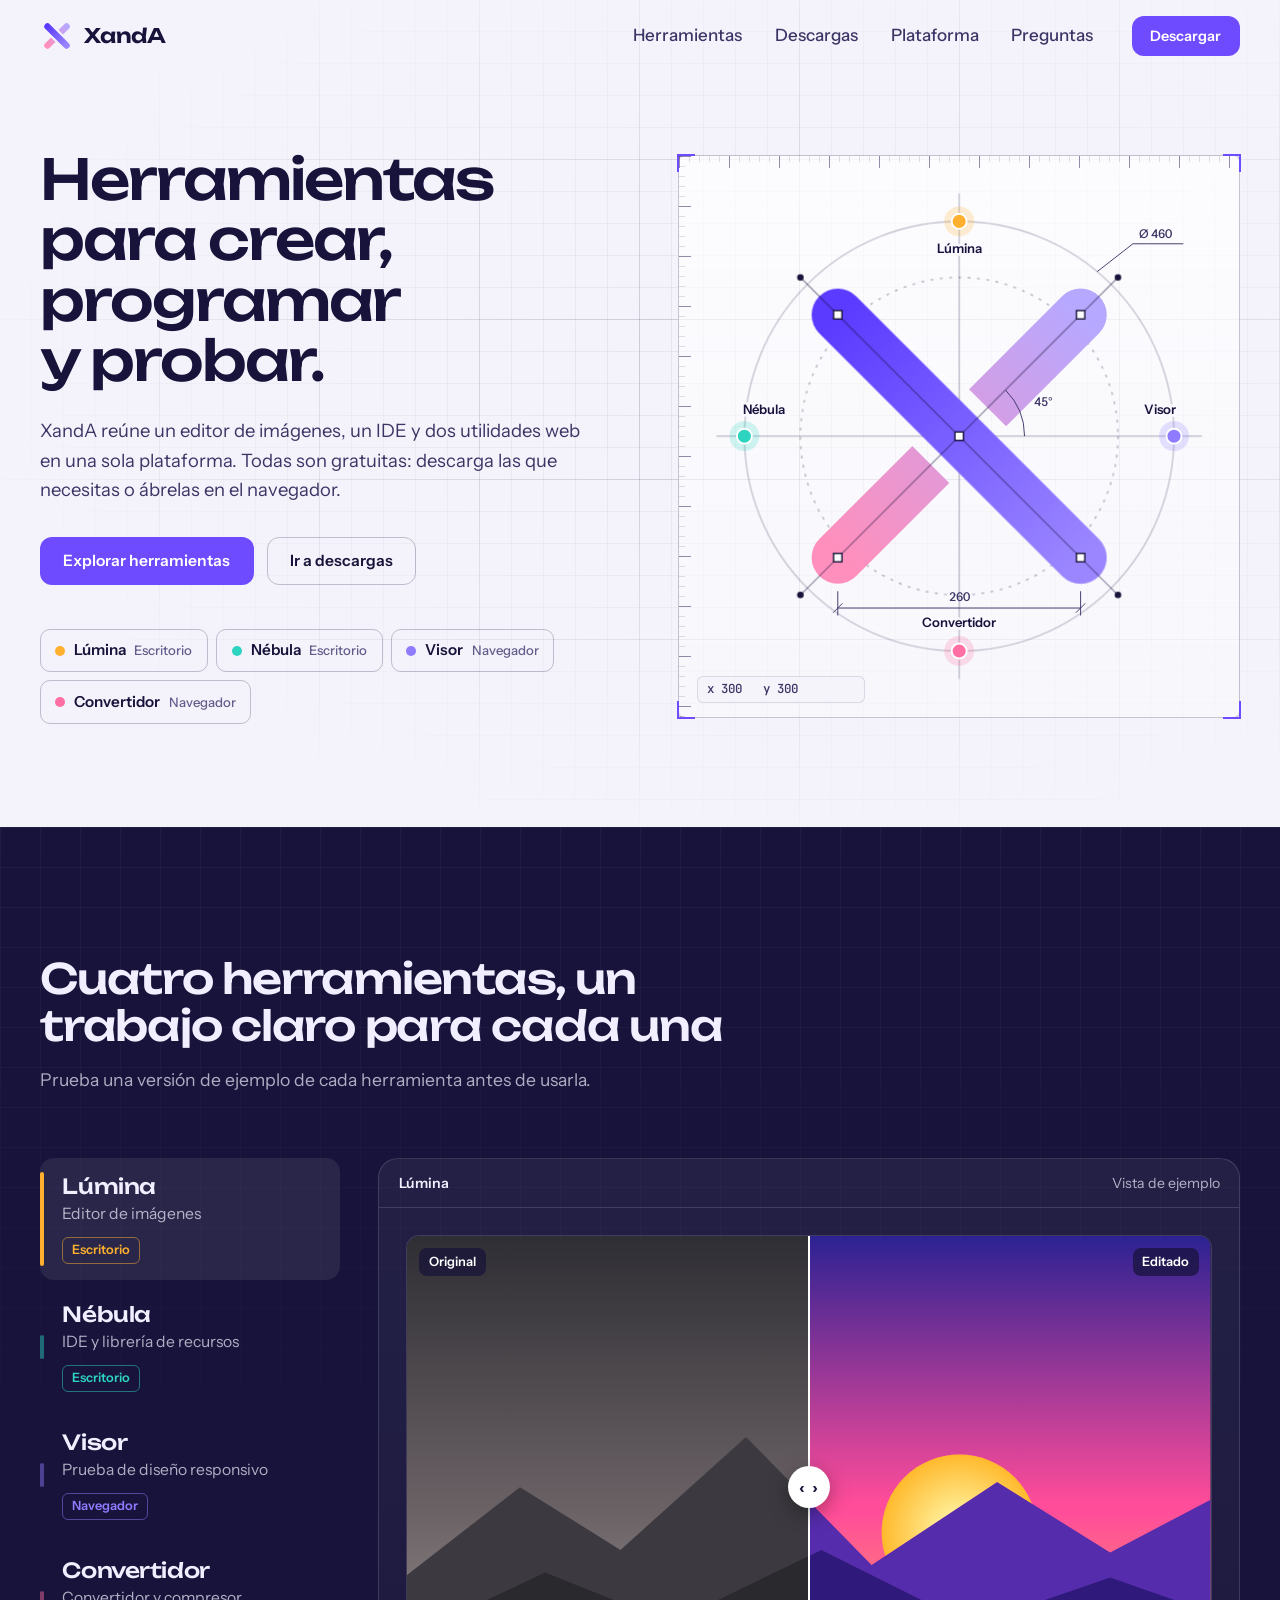
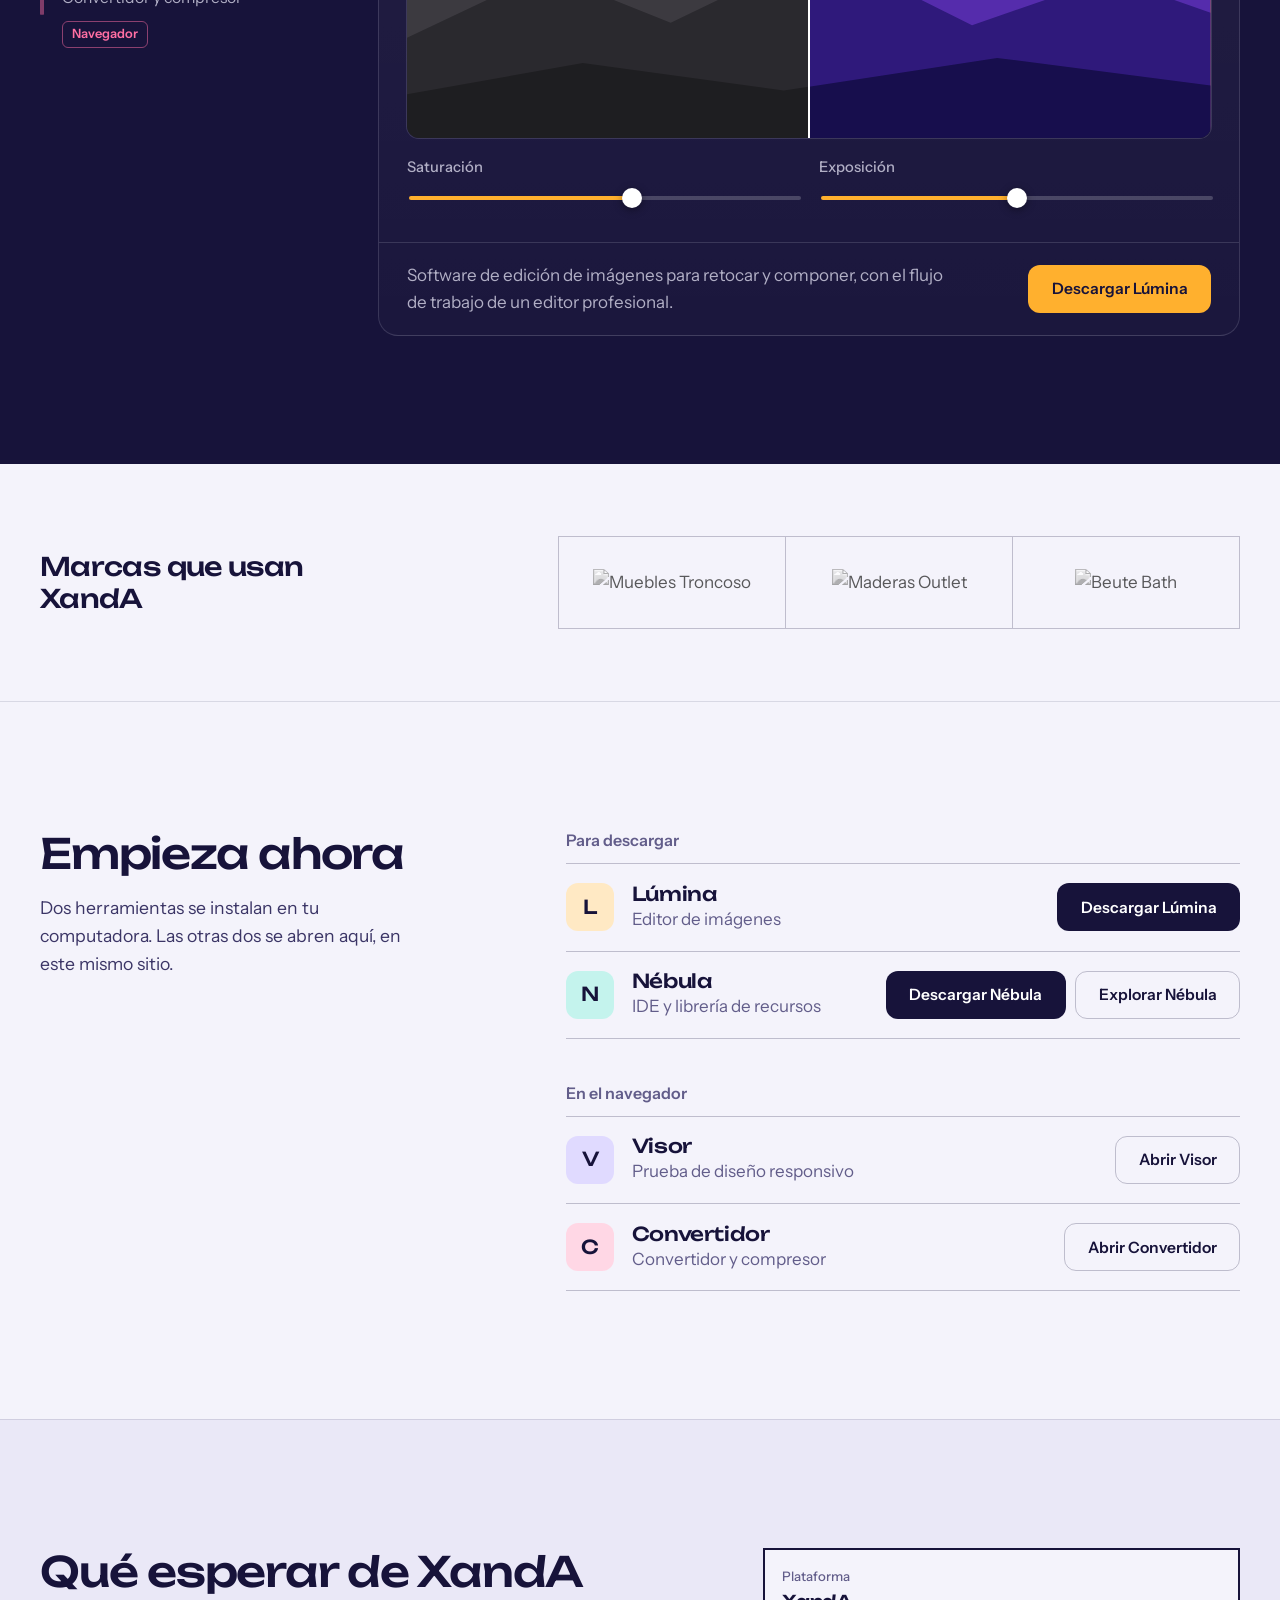
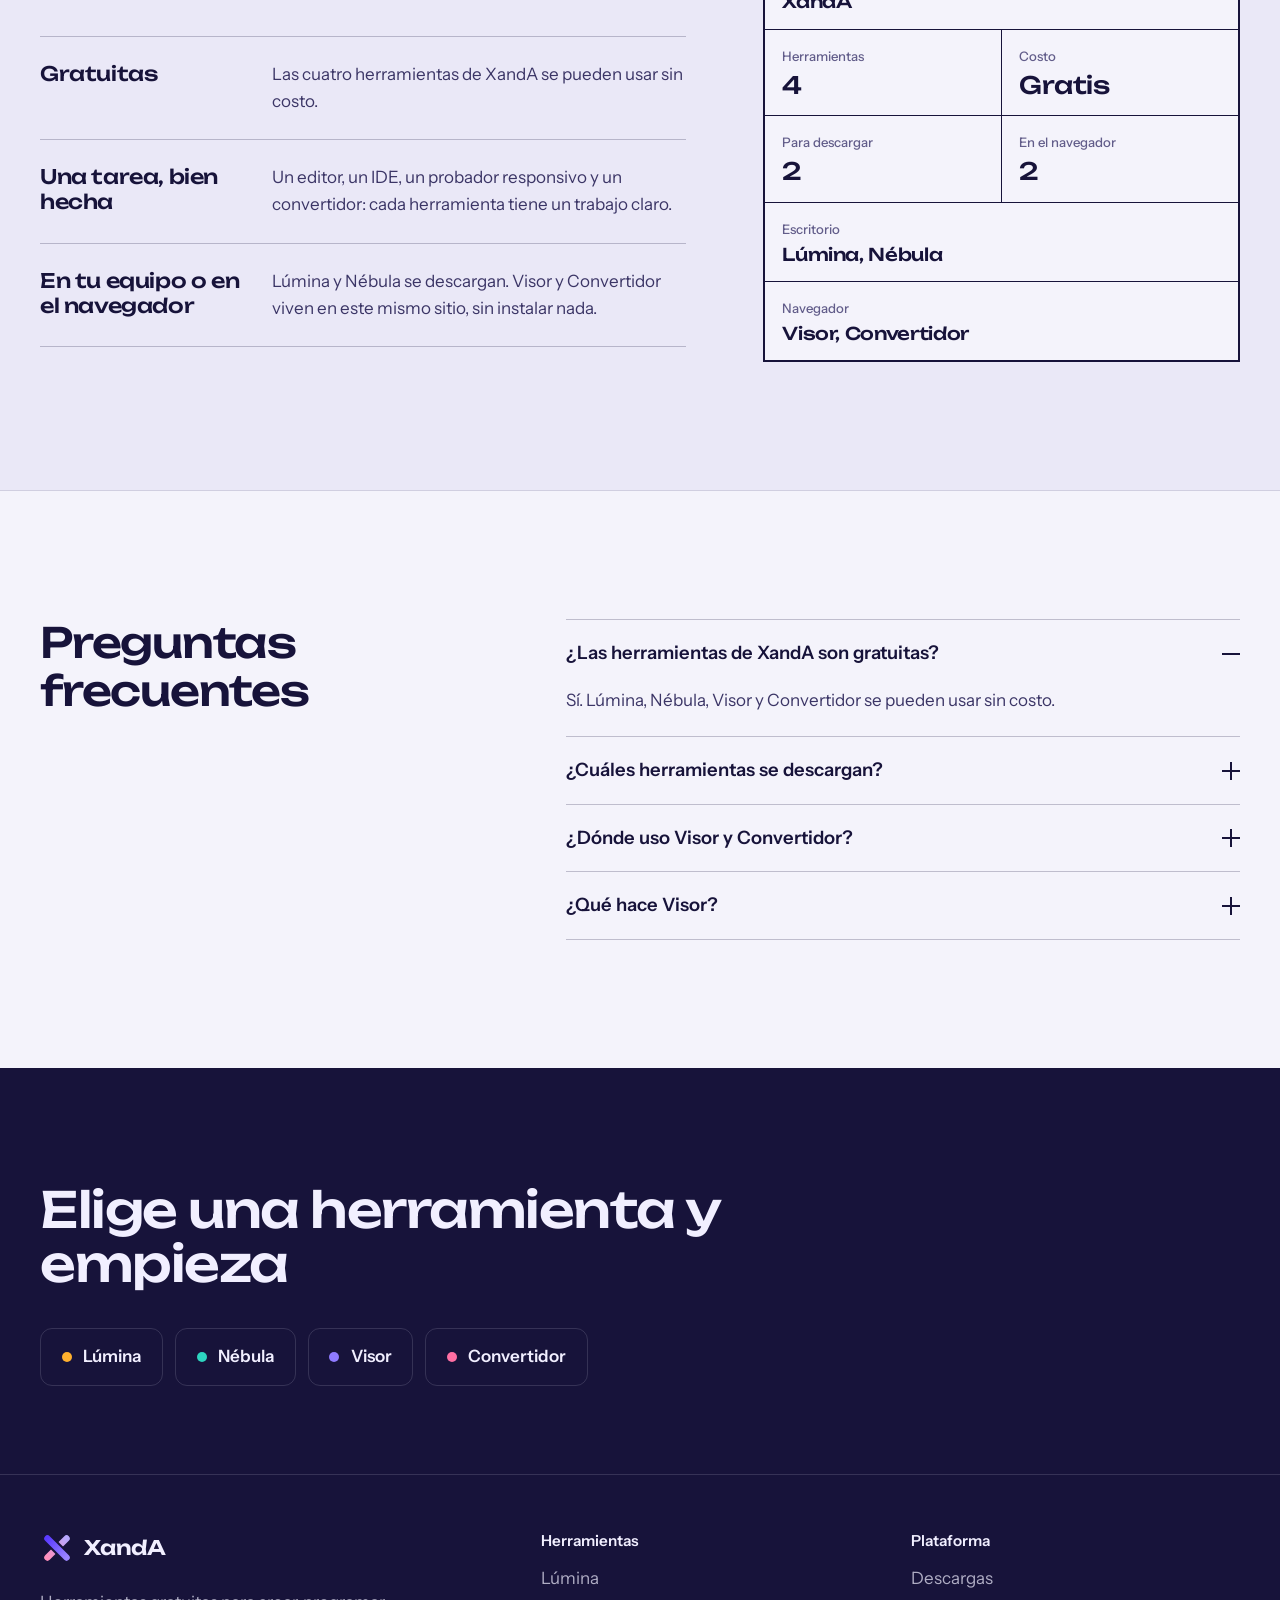
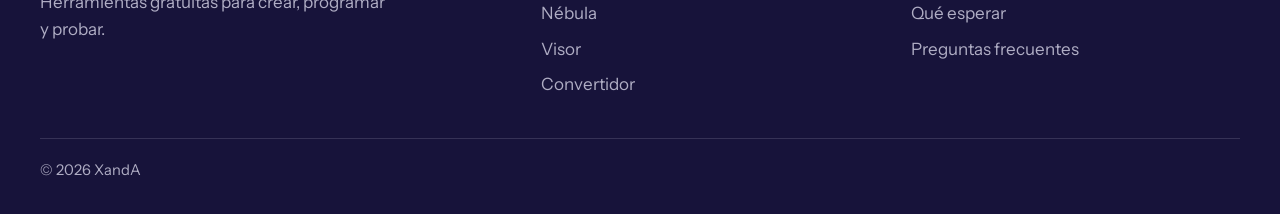
==== index.html @ 186e05f8 "Add files via upload" ====
<!DOCTYPE html>
<html lang="es">
<head>
  <meta charset="utf-8">
  <meta name="viewport" content="width=device-width, initial-scale=1">
  <title>XandA | Herramientas gratuitas para crear, programar y probar</title>
  <meta name="description" content="XandA reúne Lúmina, Nébula, Visor y Convertidor: herramientas gratuitas de edición, desarrollo y pruebas. Descárgalas o ábrelas en el navegador.">
  <meta name="theme-color" content="#17133A">
  <link rel="icon" type="image/svg+xml" href="src/assets/images/xanda-logo.svg">
  <link rel="preconnect" href="https://fonts.googleapis.com">
  <link rel="preconnect" href="https://fonts.gstatic.com" crossorigin>
  <link href="https://fonts.googleapis.com/css2?family=Instrument+Sans:wght@400;500;600&family=JetBrains+Mono:wght@400;500&family=Unbounded:wght@400;500;600&display=swap" rel="stylesheet">
  <script>document.documentElement.classList.add("js");</script>
  <link rel="stylesheet" href="src/assets/styles/index.css">
</head>
<body>

  <!-- Definiciones reutilizables: escena de ejemplo de Lúmina -->
  <svg width="0" height="0" style="position:absolute" aria-hidden="true" focusable="false">
    <defs>
      <linearGradient id="lmSky" x1="0" y1="0" x2="0" y2="1">
        <stop offset="0" stop-color="#2A2370"/>
        <stop offset=".55" stop-color="#D4568A"/>
        <stop offset="1" stop-color="#FFB86B"/>
      </linearGradient>
      <radialGradient id="lmSun">
        <stop offset="0" stop-color="#FFF3C4"/>
        <stop offset="1" stop-color="#FFB454"/>
      </radialGradient>
      <symbol id="lmScene" viewBox="0 0 640 400">
        <rect width="640" height="400" fill="url(#lmSky)"/>
        <circle cx="440" cy="236" r="62" fill="url(#lmSun)"/>
        <path d="M0 270L90 200L170 250L270 160L370 262L470 196L560 252L640 210V400H0Z" fill="#4B2F86"/>
        <path d="M0 320L110 268L210 308L330 250L450 310L560 272L640 300V400H0Z" fill="#2A1B5E"/>
        <path d="M0 365L140 340L300 362L470 336L640 358V400H0Z" fill="#150F3A"/>
      </symbol>
    </defs>
  </svg>

  <a class="skip" href="#contenido">Saltar al contenido</a>

  <header class="site-header" id="top">
    <div class="wrap header-inner">
      <a class="brand" href="#top" aria-label="XandA, inicio">
        <img src="src/assets/images/xanda-logo.svg" alt="" width="34" height="34">
        <span>XandA</span>
      </a>
      <nav class="nav" id="nav" aria-label="Principal">
        <a href="#taller">Herramientas</a>
        <a href="#descargas">Descargas</a>
        <a href="#principios">Plataforma</a>
        <a href="#preguntas">Preguntas</a>
      </nav>
      <a class="btn btn-sm btn-primary header-cta" href="#descargas">Descargar</a>
      <button class="menu-btn" id="menuBtn" type="button" aria-expanded="false" aria-controls="nav" aria-label="Abrir menú">
        <span></span><span></span>
      </button>
    </div>
  </header>

  <main id="contenido">

    <!-- ============ HERO ============ -->
    <section class="hero" aria-labelledby="hero-title">
      <div class="wrap hero-grid">
        <div class="hero-copy">
          <h1 class="hero-title" id="hero-title">
            <span class="line reveal-load" style="--d:.05s">Herramientas</span>
            <span class="line reveal-load" style="--d:.13s">para crear,</span>
            <span class="line reveal-load" style="--d:.21s">programar</span>
            <span class="line reveal-load" style="--d:.29s">y probar.</span>
          </h1>
          <p class="hero-lead reveal-load" style="--d:.45s">
            XandA reúne un editor de imágenes, un IDE y dos utilidades web en una sola plataforma. Todas son gratuitas: descarga las que necesitas o ábrelas en el navegador.
          </p>
          <div class="hero-actions reveal-load" style="--d:.55s">
            <a class="btn btn-primary" href="#taller">Explorar herramientas</a>
            <a class="btn btn-ghost" href="#descargas">Ir a descargas</a>
          </div>
          <ul class="hero-tools reveal-load" style="--d:.65s" aria-label="Herramientas de XandA">
            <li><a href="#taller" data-pick="lumina" style="--c:var(--lumina)"><i></i>Lúmina <small>Escritorio</small></a></li>
            <li><a href="#taller" data-pick="nebula" style="--c:var(--nebula)"><i></i>Nébula <small>Escritorio</small></a></li>
            <li><a href="#taller" data-pick="visor" style="--c:var(--visor)"><i></i>Visor <small>Navegador</small></a></li>
            <li><a href="#taller" data-pick="conv" style="--c:var(--conv)"><i></i>Convertidor <small>Navegador</small></a></li>
          </ul>
        </div>

        <figure class="hero-canvas" id="canvas">
          <span class="ruler ruler-x"></span>
          <span class="ruler ruler-y"></span>
          <span class="corner tl"></span><span class="corner tr"></span>
          <span class="corner bl"></span><span class="corner br"></span>

          <svg id="draft" viewBox="0 0 600 600" aria-hidden="true" focusable="false">
            <defs>
              <linearGradient id="gA" gradientUnits="userSpaceOnUse" x1="170" y1="170" x2="430" y2="430">
                <stop offset="0" stop-color="#5B3BFF"/>
                <stop offset="1" stop-color="#9B86FF"/>
              </linearGradient>
              <linearGradient id="gB" gradientUnits="userSpaceOnUse" x1="430" y1="170" x2="170" y2="430">
                <stop offset="0" stop-color="#B7A8FF"/>
                <stop offset="1" stop-color="#FF8FBC"/>
              </linearGradient>
              <mask id="gap" maskUnits="userSpaceOnUse" x="0" y="0" width="600" height="600">
                <rect width="600" height="600" fill="#fff"/>
                <path d="M170 170L430 430" stroke="#000" stroke-width="86"/>
              </mask>
            </defs>

            <!-- Geometría de construcción -->
            <g class="g-construct">
              <circle class="draw" style="--d:.1s;--t:1.2s" cx="300" cy="300" r="230" pathLength="1"/>
              <circle class="fade" style="--d:.8s" cx="300" cy="300" r="170" stroke-dasharray="3 7"/>
              <line class="draw" style="--d:.3s;--t:1s" x1="40" y1="300" x2="560" y2="300" pathLength="1"/>
              <line class="draw" style="--d:.4s;--t:1s" x1="300" y1="40" x2="300" y2="560" pathLength="1"/>
            </g>

            <!-- Marca X -->
            <g class="g-mark" fill="none" stroke-linecap="round">
              <path class="draw" style="--d:.9s;--t:1.1s" d="M170 170L430 430" stroke="url(#gA)" stroke-width="56" pathLength="1"/>
              <path class="draw" style="--d:1.25s;--t:1.1s" d="M430 170L170 430" stroke="url(#gB)" stroke-width="56" mask="url(#gap)" pathLength="1"/>
            </g>

            <!-- Trazado vectorial: líneas, manejadores y anclas -->
            <g class="g-edit fade" style="--d:2.2s">
              <path class="edit-line" d="M130 130L470 470M470 130L130 470"/>
              <circle class="handle" cx="130" cy="130" r="3.5"/>
              <circle class="handle" cx="470" cy="470" r="3.5"/>
              <circle class="handle" cx="470" cy="130" r="3.5"/>
              <circle class="handle" cx="130" cy="470" r="3.5"/>
              <rect class="anc" data-x="170" data-y="170" x="165.5" y="165.5" width="9" height="9"/>
              <rect class="anc" data-x="430" data-y="430" x="425.5" y="425.5" width="9" height="9"/>
              <rect class="anc" data-x="430" data-y="170" x="425.5" y="165.5" width="9" height="9"/>
              <rect class="anc" data-x="170" data-y="430" x="165.5" y="425.5" width="9" height="9"/>
              <rect class="anc" data-x="300" data-y="300" x="295.5" y="295.5" width="9" height="9"/>
            </g>

            <!-- Cotas -->
            <g class="g-dim fade" style="--d:2.5s">
              <path d="M170 466V492M430 466V492M170 484H430"/>
              <path d="M165 489L175 479M425 489L435 479"/>
              <text x="300" y="476" text-anchor="middle">260</text>
              <path d="M370 300A70 70 0 0 0 349.5 250.5"/>
              <text x="380" y="268">45°</text>
              <path d="M447.8 123.8L486 94H540"/>
              <text x="492" y="88">Ø 460</text>
            </g>

            <!-- Herramientas alrededor del círculo -->
            <g class="g-nodes">
              <g transform="translate(300 70)">
                <g class="node pop" data-pick="lumina" style="--c:var(--lumina);--d:2.9s">
                  <circle class="halo" r="16"/><circle class="dot" r="8"/>
                  <text x="0" y="34" text-anchor="middle">Lúmina</text>
                </g>
              </g>
              <g transform="translate(70 300)">
                <g class="node pop" data-pick="nebula" style="--c:var(--nebula);--d:3.05s">
                  <circle class="halo" r="16"/><circle class="dot" r="8"/>
                  <text x="-2" y="-24" text-anchor="start">Nébula</text>
                </g>
              </g>
              <g transform="translate(530 300)">
                <g class="node pop" data-pick="visor" style="--c:var(--visor);--d:3.2s">
                  <circle class="halo" r="16"/><circle class="dot" r="8"/>
                  <text x="2" y="-24" text-anchor="end">Visor</text>
                </g>
              </g>
              <g transform="translate(300 530)">
                <g class="node pop" data-pick="conv" style="--c:var(--conv);--d:3.35s">
                  <circle class="halo" r="16"/><circle class="dot" r="8"/>
                  <text x="0" y="-26" text-anchor="middle">Convertidor</text>
                </g>
              </g>
            </g>

            <!-- Retícula que sigue al cursor -->
            <g class="cross" id="cross" pointer-events="none">
              <line id="cx" x1="0" y1="300" x2="600" y2="300"/>
              <line id="cy" x1="300" y1="0" x2="300" y2="600"/>
              <rect id="csq" x="293" y="293" width="14" height="14" rx="2"/>
            </g>
          </svg>

          <div class="readout" id="readout">x 300   y 300</div>
        </figure>
      </div>
    </section>

    <!-- ============ TALLER ============ -->
    <section class="taller" id="taller" aria-labelledby="taller-title">
      <div class="wrap">
        <div class="sec-head">
          <h2 id="taller-title">Cuatro herramientas, un trabajo claro para cada una</h2>
          <p>Prueba una versión de ejemplo de cada herramienta antes de usarla.</p>
        </div>

        <div class="bench">
          <div class="rail" role="tablist" aria-label="Herramientas de XandA">
            <button type="button" role="tab" id="tab-lumina" aria-controls="panel-lumina" aria-selected="true" data-tool="lumina" style="--c:var(--lumina)">
              <span class="rail-name">Lúmina</span>
              <span class="rail-sub">Editor de imágenes</span>
              <span class="rail-tag">Escritorio</span>
            </button>
            <button type="button" role="tab" id="tab-nebula" aria-controls="panel-nebula" aria-selected="false" tabindex="-1" data-tool="nebula" style="--c:var(--nebula)">
              <span class="rail-name">Nébula</span>
              <span class="rail-sub">IDE y librería de recursos</span>
              <span class="rail-tag">Escritorio</span>
            </button>
            <button type="button" role="tab" id="tab-visor" aria-controls="panel-visor" aria-selected="false" tabindex="-1" data-tool="visor" style="--c:var(--visor)">
              <span class="rail-name">Visor</span>
              <span class="rail-sub">Prueba de diseño responsivo</span>
              <span class="rail-tag">Navegador</span>
            </button>
            <button type="button" role="tab" id="tab-conv" aria-controls="panel-conv" aria-selected="false" tabindex="-1" data-tool="conv" style="--c:var(--conv)">
              <span class="rail-name">Convertidor</span>
              <span class="rail-sub">Convertidor y compresor</span>
              <span class="rail-tag">Navegador</span>
            </button>
          </div>

          <div class="stage">
            <div class="stage-bar">
              <strong id="stageTitle">Lúmina</strong>
              <span>Vista de ejemplo</span>
            </div>

            <!-- Lúmina -->
            <div class="panel is-on" role="tabpanel" id="panel-lumina" aria-labelledby="tab-lumina" style="--c:var(--lumina)">
              <div class="demo demo-lumina">
                <div class="lm-canvas" id="lmCanvas" style="--split:50%">
                  <svg class="lm-layer lm-base" viewBox="0 0 640 400" preserveAspectRatio="xMidYMid slice" aria-hidden="true"><use href="#lmScene" width="640" height="400"/></svg>
                  <svg class="lm-layer lm-edit" viewBox="0 0 640 400" preserveAspectRatio="xMidYMid slice" aria-hidden="true"><use href="#lmScene" width="640" height="400"/></svg>
                  <span class="lm-tag lm-tag-a">Original</span>
                  <span class="lm-tag lm-tag-b">Editado</span>
                  <div class="lm-handle" id="lmHandle" role="slider" tabindex="0" aria-label="Comparar original y editado" aria-valuemin="0" aria-valuemax="100" aria-valuenow="50"><span></span></div>
                </div>
                <div class="lm-controls">
                  <label>Saturación<input type="range" id="lmSat" min="60" max="200" value="140"></label>
                  <label>Exposición<input type="range" id="lmBri" min="70" max="140" value="105"></label>
                </div>
              </div>
              <div class="panel-foot">
                <p>Software de edición de imágenes para retocar y componer, con el flujo de trabajo de un editor profesional.</p>
                <a class="btn btn-tool" href="#" data-download="lumina">Descargar Lúmina</a>
              </div>
            </div>

            <!-- Nébula -->
            <div class="panel" role="tabpanel" id="panel-nebula" aria-labelledby="tab-nebula" style="--c:var(--nebula)">
              <div class="demo demo-nebula">
                <div class="nb-side">
                  <p class="nb-h">proyecto</p>
                  <ul>
                    <li class="is-on">app.js</li>
                    <li>index.html</li>
                    <li>estilos.css</li>
                  </ul>
                  <p class="nb-h">Librería de recursos</p>
                  <div class="nb-skel" aria-hidden="true"><i></i><i></i><i></i></div>
                </div>
                <div class="nb-main">
                  <div class="nb-tabs">app.js</div>
                  <pre class="nb-code" aria-label="Código de ejemplo"><code><span class="code-line"><span class="t"><span class="k">function</span> <span class="f">saludar</span>(<span class="p">nombre</span>) {</span></span>
<span class="code-line"><span class="t">  <span class="k">return</span> <span class="s">`Hola, ${nombre}`</span>;</span></span>
<span class="code-line"><span class="t">}</span></span>
<span class="code-line"><span class="t"> </span></span>
<span class="code-line"><span class="t">console.<span class="f">log</span>(<span class="f">saludar</span>(<span class="s">"XandA"</span>));</span></span></code></pre>
                  <div class="nb-term">
                    <button class="nb-run" id="nbRun" type="button">Ejecutar</button>
                    <output id="nbOut" aria-live="polite">Presiona Ejecutar para ver el resultado.</output>
                  </div>
                </div>
              </div>
              <div class="panel-foot">
                <p>Un entorno de desarrollo para escribir código, con una librería de recursos a la mano para tus proyectos.</p>
                <div class="foot-actions">
                  <a class="btn btn-tool" href="#" data-download="nebula">Descargar Nébula</a>
                  <a class="btn btn-outline-tool" href="https://nebulaide.github.io/" target="_blank" rel="noopener">Explorar Nébula</a>
                </div>
              </div>
            </div>

            <!-- Visor -->
            <div class="panel" role="tabpanel" id="panel-visor" aria-labelledby="tab-visor" style="--c:var(--visor)">
              <div class="demo demo-visor">
                <div class="vs-bar">
                  <div class="vs-presets" role="group" aria-label="Dispositivos">
                    <button type="button" data-w="375">Móvil</button>
                    <button type="button" data-w="768">Tablet</button>
                    <button type="button" data-w="1280">Laptop</button>
                    <button type="button" data-w="1440">Escritorio</button>
                  </div>
                  <output id="vsOut" for="vsRange">820 px</output>
                </div>
                <div class="vs-view">
                  <div class="vs-frame" id="vsFrame" data-bp="tablet">
                    <div class="mp">
                      <div class="mp-nav"><b></b><span></span><span></span><span></span><em class="mp-burger"></em></div>
                      <div class="mp-hero"><i></i><i></i><u></u></div>
                      <div class="mp-grid"><div></div><div></div><div></div><div></div><div></div><div></div></div>
                    </div>
                  </div>
                </div>
                <label class="vs-range">Ancho de pantalla<input type="range" id="vsRange" min="320" max="1440" value="820"></label>
              </div>
              <div class="panel-foot">
                <p>Carga una página y mira cómo se ve en distintos dispositivos antes de publicarla.</p>
                <a class="btn btn-tool" href="src/pages/visor.html">Abrir Visor</a>
              </div>
            </div>

            <!-- Convertidor -->
            <div class="panel" role="tabpanel" id="panel-conv" aria-labelledby="tab-conv" style="--c:var(--conv)">
              <div class="demo demo-conv">
                <div class="cv-file">
                  <div class="cv-thumb" aria-hidden="true"></div>
                  <div><strong>foto-producto.png</strong><span>4.2 MB</span></div>
                </div>
                <div class="cv-row">
                  <span class="cv-label">Formato de salida</span>
                  <div class="cv-seg" role="group" aria-label="Formato de salida">
                    <button type="button" data-fmt="webp" aria-pressed="true">WebP</button>
                    <button type="button" data-fmt="jpg" aria-pressed="false">JPG</button>
                    <button type="button" data-fmt="png" aria-pressed="false">PNG</button>
                  </div>
                </div>
                <div class="cv-row">
                  <label class="cv-label" for="cvQ">Calidad: <output id="cvQo">75</output></label>
                  <input type="range" id="cvQ" min="10" max="100" value="75">
                </div>
                <div class="cv-result">
                  <div class="bar bar-a"><span>Original</span><b>4.2 MB</b></div>
                  <div class="bar bar-b" id="cvBar"><span>Resultado</span><b id="cvSize">900 KB</b></div>
                  <p id="cvSave" aria-live="polite">79 % menos de peso</p>
                </div>
              </div>
              <div class="panel-foot">
                <p>Cambia el formato de tus archivos y reduce su peso desde el navegador. Los valores de esta vista son simulados.</p>
                <a class="btn btn-tool" href="src/pages/convertidor.html">Abrir Convertidor</a>
              </div>
            </div>
          </div>
        </div>
      </div>
    </section>

    <!-- ============ MARCAS ============ -->
    <section class="brands" id="marcas" aria-labelledby="brands-title">
      <div class="wrap brands-grid">
        <h2 id="brands-title">Marcas que usan XandA</h2>
        <ul class="brand-list" id="brandList" aria-label="Marcas que usan los servicios de XandA"></ul>
      </div>
    </section>

    <!-- ============ DESCARGAS ============ -->
    <section class="start" id="descargas" aria-labelledby="start-title">
      <div class="wrap start-grid">
        <div class="start-head">
          <h2 id="start-title">Empieza ahora</h2>
          <p>Dos herramientas se instalan en tu computadora. Las otras dos se abren aquí, en este mismo sitio.</p>
        </div>
        <div class="start-lists">
          <h3>Para descargar</h3>
          <ul class="rows">
            <li class="row" style="--c:var(--lumina)">
              <div class="row-mark" aria-hidden="true">L</div>
              <div class="row-text"><strong>Lúmina</strong><span>Editor de imágenes</span></div>
              <a class="btn btn-dark" href="#" data-download="lumina">Descargar Lúmina</a>
            </li>
            <li class="row" style="--c:var(--nebula)">
              <div class="row-mark" aria-hidden="true">N</div>
              <div class="row-text"><strong>Nébula</strong><span>IDE y librería de recursos</span></div>
              <div class="row-actions">
                <a class="btn btn-dark" href="#" data-download="nebula">Descargar Nébula</a>
                <a class="btn btn-ghost" href="https://nebulaide.github.io/" target="_blank" rel="noopener">Explorar Nébula</a>
              </div>
            </li>
          </ul>
          <h3>En el navegador</h3>
          <ul class="rows">
            <li class="row" style="--c:var(--visor)">
              <div class="row-mark" aria-hidden="true">V</div>
              <div class="row-text"><strong>Visor</strong><span>Prueba de diseño responsivo</span></div>
              <a class="btn btn-ghost" href="src/pages/visor.html">Abrir Visor</a>
            </li>
            <li class="row" style="--c:var(--conv)">
              <div class="row-mark" aria-hidden="true">C</div>
              <div class="row-text"><strong>Convertidor</strong><span>Convertidor y compresor</span></div>
              <a class="btn btn-ghost" href="src/pages/convertidor.html">Abrir Convertidor</a>
            </li>
          </ul>
        </div>
      </div>
    </section>

    <!-- ============ PLATAFORMA ============ -->
    <section class="principles" id="principios" aria-labelledby="pr-title">
      <div class="wrap pr-grid">
        <div class="pr-text">
          <h2 id="pr-title">Qué esperar de XandA</h2>
          <dl class="pr-list">
            <div>
              <dt>Gratuitas</dt>
              <dd>Las cuatro herramientas de XandA se pueden usar sin costo.</dd>
            </div>
            <div>
              <dt>Una tarea, bien hecha</dt>
              <dd>Un editor, un IDE, un probador responsivo y un convertidor: cada herramienta tiene un trabajo claro.</dd>
            </div>
            <div>
              <dt>En tu equipo o en el navegador</dt>
              <dd>Lúmina y Nébula se descargan. Visor y Convertidor viven en este mismo sitio, sin instalar nada.</dd>
            </div>
          </dl>
        </div>
        <aside class="titleblock" aria-label="Ficha de la plataforma">
          <div class="tb tb-wide"><span>Plataforma</span><strong>XandA</strong></div>
          <div class="tb"><span>Herramientas</span><strong>4</strong></div>
          <div class="tb"><span>Costo</span><strong>Gratis</strong></div>
          <div class="tb"><span>Para descargar</span><strong>2</strong></div>
          <div class="tb"><span>En el navegador</span><strong>2</strong></div>
          <div class="tb tb-wide"><span>Escritorio</span><strong>Lúmina, Nébula</strong></div>
          <div class="tb tb-wide"><span>Navegador</span><strong>Visor, Convertidor</strong></div>
        </aside>
      </div>
    </section>

    <!-- ============ PREGUNTAS ============ -->
    <section class="faq" id="preguntas" aria-labelledby="faq-title">
      <div class="wrap faq-grid">
        <div class="faq-head">
          <h2 id="faq-title">Preguntas frecuentes</h2>
        </div>
        <div class="faq-list">
          <details name="faq" open>
            <summary>¿Las herramientas de XandA son gratuitas?</summary>
            <p class="faq-body">Sí. Lúmina, Nébula, Visor y Convertidor se pueden usar sin costo.</p>
          </details>
          <details name="faq">
            <summary>¿Cuáles herramientas se descargan?</summary>
            <p class="faq-body">Lúmina y Nébula se descargan e instalan en tu computadora. Visor y Convertidor no necesitan instalación.</p>
          </details>
          <details name="faq">
            <summary>¿Dónde uso Visor y Convertidor?</summary>
            <p class="faq-body">Se abren dentro de este mismo sitio, desde cualquier navegador. No te llevan a otro dominio.</p>
          </details>
          <details name="faq">
            <summary>¿Qué hace Visor?</summary>
            <p class="faq-body">Te deja cargar una página y verla en marcos de distintos dispositivos para comprobar que el diseño responde bien.</p>
          </details>
        </div>
      </div>
    </section>

    <!-- ============ CIERRE ============ -->
    <section class="closing" aria-labelledby="closing-title">
      <div class="wrap">
        <h2 id="closing-title">Elige una herramienta y empieza</h2>
        <div class="closing-tools">
          <a href="#taller" data-pick="lumina" style="--c:var(--lumina)"><i></i>Lúmina</a>
          <a href="#taller" data-pick="nebula" style="--c:var(--nebula)"><i></i>Nébula</a>
          <a href="#taller" data-pick="visor" style="--c:var(--visor)"><i></i>Visor</a>
          <a href="#taller" data-pick="conv" style="--c:var(--conv)"><i></i>Convertidor</a>
        </div>
      </div>
    </section>
  </main>

  <footer class="footer">
    <div class="wrap footer-grid">
      <div class="footer-brand">
        <a class="brand" href="#top" aria-label="XandA, volver arriba">
          <img src="src/assets/images/xanda-logo.svg" alt="" width="34" height="34">
          <span>XandA</span>
        </a>
        <p>Herramientas gratuitas para crear, programar y probar.</p>
      </div>
      <nav aria-label="Herramientas">
        <h3>Herramientas</h3>
        <ul>
          <li><a href="#taller" data-pick="lumina">Lúmina</a></li>
          <li><a href="#taller" data-pick="nebula">Nébula</a></li>
          <li><a href="src/pages/visor.html">Visor</a></li>
          <li><a href="src/pages/convertidor.html">Convertidor</a></li>
        </ul>
      </nav>
      <nav aria-label="Plataforma">
        <h3>Plataforma</h3>
        <ul>
          <li><a href="#descargas">Descargas</a></li>
          <li><a href="#principios">Qué esperar</a></li>
          <li><a href="#preguntas">Preguntas frecuentes</a></li>
        </ul>
      </nav>
    </div>
    <div class="wrap footer-base">
      <p>© <span id="year">2026</span> XandA</p>
    </div>
  </footer>

  <div class="toast" id="toast" role="status" aria-live="polite"></div>

  <script src="src/assets/scripts/index.js" defer></script>
</body>
</html>
---- src/assets/styles/index.css ----
/* =========================================================
   XandA — index.css
   Dirección: papel de dibujo técnico + taller oscuro.
   ========================================================= */

:root {
  --paper: #F4F3FB;
  --paper-2: #EAE8F7;
  --ink: #17133A;
  --ink-2: #3B3566;
  --muted: #625D8A;
  --line: rgba(23, 19, 58, .12);
  --line-strong: rgba(23, 19, 58, .24);

  --violet: #6E4BFF;
  --violet-deep: #5333E6;

  --lumina: #FFB02E;
  --nebula: #2DD4BF;
  --visor: #8F7BFF;
  --conv: #FF6FA3;

  --on-ink: #F1EFFF;
  --on-ink-2: rgba(241, 239, 255, .7);
  --line-ink: rgba(241, 239, 255, .14);

  --f-display: "Unbounded", "Segoe UI", system-ui, sans-serif;
  --f-body: "Instrument Sans", system-ui, -apple-system, "Segoe UI", sans-serif;
  --f-mono: "JetBrains Mono", ui-monospace, Menlo, Consolas, monospace;

  --ease: cubic-bezier(.65, 0, .35, 1);
  --ease-out: cubic-bezier(.16, 1, .3, 1);

  --wrap: 1200px;
  --gutter: clamp(20px, 4vw, 40px);
  --header-h: 72px;
}

/* ---------- Base ---------- */
*, *::before, *::after { box-sizing: border-box; }

html {
  scroll-behavior: smooth;
  scroll-padding-top: 88px;
  -webkit-text-size-adjust: 100%;
}

body {
  margin: 0;
  background: var(--paper);
  color: var(--ink);
  font: 400 1.0625rem/1.6 var(--f-body);
  -webkit-font-smoothing: antialiased;
  text-rendering: optimizeLegibility;
}

img, svg { display: block; max-width: 100%; }
a { color: inherit; }
h1, h2, h3, p, ul, dl, dd, figure { margin: 0; }
ul { padding: 0; list-style: none; }

:focus-visible {
  outline: 2px solid var(--violet);
  outline-offset: 3px;
  border-radius: 6px;
}

.wrap {
  width: min(calc(100% - 2 * var(--gutter)), var(--wrap));
  margin-inline: auto;
}

.skip {
  position: absolute;
  left: 12px;
  top: -64px;
  z-index: 100;
  padding: 10px 14px;
  border-radius: 8px;
  background: var(--ink);
  color: #fff;
  transition: top .2s;
}
.skip:focus { top: 12px; }

/* ---------- Botones ---------- */
.btn {
  display: inline-flex;
  align-items: center;
  justify-content: center;
  gap: .5rem;
  min-height: 48px;
  padding: 0 1.4rem;
  border: 1.5px solid transparent;
  border-radius: 12px;
  font: 600 .975rem/1 var(--f-body);
  text-decoration: none;
  white-space: nowrap;
  cursor: pointer;
  transition: background .25s, color .25s, border-color .25s, transform .3s var(--ease-out), filter .25s;
}
.btn-sm { min-height: 40px; padding: 0 1.1rem; font-size: .9rem; }
.btn-primary { background: var(--violet); color: #fff; }
.btn-primary:hover { background: var(--violet-deep); transform: translateY(-2px); }
.btn-ghost { border-color: var(--line-strong); color: var(--ink); }
.btn-ghost:hover { border-color: var(--ink); background: rgba(23, 19, 58, .04); }
.btn-dark { background: var(--ink); color: #fff; }
.btn-dark:hover { background: var(--violet-deep); }
.btn-tool { background: var(--c); color: var(--ink); }
.btn-tool:hover { transform: translateY(-2px); filter: brightness(1.08); }
.btn-outline-tool { border-color: var(--line-ink); color: var(--on-ink); }
.btn-outline-tool:hover { border-color: var(--c); color: var(--c); transform: translateY(-2px); }
.foot-actions, .row-actions { display: flex; flex-wrap: wrap; gap: .6rem; }
.foot-actions { flex: none; flex-wrap: nowrap; }
.row-actions { justify-content: flex-end; }

/* ---------- Encabezado ---------- */
.site-header {
  position: fixed;
  inset: 0 0 auto 0;
  z-index: 50;
  height: var(--header-h);
  transition: background .3s, box-shadow .3s;
}
.site-header.is-stuck {
  background: rgba(244, 243, 251, .82);
  -webkit-backdrop-filter: blur(14px) saturate(1.4);
  backdrop-filter: blur(14px) saturate(1.4);
  box-shadow: 0 1px 0 var(--line);
}
.header-inner { height: 100%; display: flex; align-items: center; gap: 1.5rem; }

.brand {
  display: inline-flex;
  align-items: center;
  gap: .65rem;
  text-decoration: none;
  font: 600 1.25rem/1 var(--f-display);
  letter-spacing: -.02em;
}

.nav { display: flex; gap: .25rem; margin-left: auto; }
.nav a {
  padding: .55rem .9rem;
  border-radius: 10px;
  text-decoration: none;
  font-weight: 500;
  color: var(--ink-2);
  transition: background .2s, color .2s;
}
.nav a:hover { background: rgba(23, 19, 58, .06); color: var(--ink); }

.menu-btn {
  display: none;
  position: relative;
  width: 44px;
  height: 44px;
  margin-left: auto;
  border: 1px solid var(--line-strong);
  border-radius: 12px;
  background: transparent;
  cursor: pointer;
}
.menu-btn span {
  position: absolute;
  left: 12px;
  right: 12px;
  height: 2px;
  border-radius: 2px;
  background: var(--ink);
  transition: transform .35s var(--ease-out), top .35s var(--ease-out);
}
.menu-btn span:first-child { top: 17px; }
.menu-btn span:last-child { top: 25px; }
.menu-btn[aria-expanded="true"] span:first-child { top: 21px; transform: rotate(45deg); }
.menu-btn[aria-expanded="true"] span:last-child { top: 21px; transform: rotate(-45deg); }

/* ---------- Hero ---------- */
.hero {
  position: relative;
  padding: calc(var(--header-h) + clamp(36px, 6vw, 88px)) 0 clamp(64px, 8vw, 112px);
  overflow: clip;
}
.hero::before {
  content: "";
  position: absolute;
  inset: 0;
  background-image:
    linear-gradient(var(--line) 1px, transparent 1px),
    linear-gradient(90deg, var(--line) 1px, transparent 1px),
    linear-gradient(rgba(23, 19, 58, .06) 1px, transparent 1px),
    linear-gradient(90deg, rgba(23, 19, 58, .06) 1px, transparent 1px);
  background-size: 160px 160px, 160px 160px, 32px 32px, 32px 32px;
  background-position: -1px -1px;
  -webkit-mask-image: radial-gradient(ellipse 85% 75% at 62% 45%, #000 15%, transparent 78%);
  mask-image: radial-gradient(ellipse 85% 75% at 62% 45%, #000 15%, transparent 78%);
  pointer-events: none;
}
.hero-grid {
  position: relative;
  display: grid;
  grid-template-columns: minmax(0, 1.02fr) minmax(0, 1fr);
  gap: clamp(32px, 5vw, 72px);
  align-items: center;
}

.hero-title {
  font: 500 clamp(2.1rem, 4.5vw, 3.5rem)/1.08 var(--f-display);
  letter-spacing: -.035em;
}
.hero-title .line { display: block; }

.hero-lead {
  max-width: 34rem;
  margin-top: 1.6rem;
  font-size: 1.15rem;
  color: var(--ink-2);
}
.hero-actions { display: flex; flex-wrap: wrap; gap: .8rem; margin-top: 2rem; }

.hero-tools { display: flex; flex-wrap: wrap; gap: .5rem; margin-top: 2.75rem; }
.hero-tools a {
  display: inline-flex;
  align-items: center;
  gap: .55rem;
  padding: .55rem .9rem;
  border: 1px solid var(--line-strong);
  border-radius: 10px;
  text-decoration: none;
  font-weight: 600;
  font-size: .95rem;
  transition: border-color .2s, background .2s, transform .3s var(--ease-out);
}
.hero-tools a:hover { border-color: var(--ink); background: #fff; transform: translateY(-2px); }
.hero-tools i { width: 10px; height: 10px; border-radius: 50%; background: var(--c); }
.hero-tools small { font-size: .82rem; font-weight: 500; color: var(--muted); }

/* Carga orquestada: texto del hero */
.js .reveal-load { opacity: 0; transform: translateY(14px); }
.js.ready .reveal-load { animation: rise .8s var(--ease-out) var(--d, 0s) forwards; }
@keyframes rise { to { opacity: 1; transform: none; } }

/* ---------- Lienzo técnico ---------- */
.hero-canvas {
  position: relative;
  width: 100%;
  max-width: 600px;
  aspect-ratio: 1;
  margin-inline: auto;
  border: 1px solid var(--line-strong);
  border-radius: 6px;
  background: linear-gradient(180deg, rgba(255, 255, 255, .75), rgba(255, 255, 255, .35));
  cursor: crosshair;
  touch-action: pan-y;
}
.hero-canvas svg { position: absolute; inset: 0; width: 100%; height: 100%; }

.ruler { position: absolute; pointer-events: none; opacity: .55; }
.ruler-x {
  left: 0; right: 0; top: 0; height: 14px;
  background:
    repeating-linear-gradient(90deg, var(--line-strong) 0 1px, transparent 1px 10px) 0 0 / 100% 6px no-repeat,
    repeating-linear-gradient(90deg, var(--ink-2) 0 1px, transparent 1px 50px) 0 0 / 100% 12px no-repeat;
}
.ruler-y {
  top: 0; bottom: 0; left: 0; width: 14px;
  background:
    repeating-linear-gradient(180deg, var(--line-strong) 0 1px, transparent 1px 10px) 0 0 / 6px 100% no-repeat,
    repeating-linear-gradient(180deg, var(--ink-2) 0 1px, transparent 1px 50px) 0 0 / 12px 100% no-repeat;
}

.corner { position: absolute; width: 18px; height: 18px; border: 2px solid var(--violet); pointer-events: none; }
.corner.tl { top: -2px; left: -2px; border-right: 0; border-bottom: 0; }
.corner.tr { top: -2px; right: -2px; border-left: 0; border-bottom: 0; }
.corner.bl { bottom: -2px; left: -2px; border-right: 0; border-top: 0; }
.corner.br { bottom: -2px; right: -2px; border-left: 0; border-top: 0; }

.readout {
  position: absolute;
  left: 18px;
  bottom: 14px;
  min-width: 24ch;
  padding: .4rem .6rem;
  border: 1px solid var(--line);
  border-radius: 6px;
  background: rgba(244, 243, 251, .9);
  font: 500 .78rem/1 var(--f-mono);
  white-space: pre;
  color: var(--ink-2);
  font-variant-numeric: tabular-nums;
  pointer-events: none;
}

/* Elementos del dibujo */
.g-construct * { fill: none; stroke: var(--ink); stroke-opacity: .28; stroke-width: 1.2; }
.g-construct .fade { stroke-opacity: .4; }

.edit-line { fill: none; stroke: var(--ink); stroke-opacity: .5; stroke-width: 1.2; }
.handle { fill: var(--ink); }
.anc {
  fill: #fff;
  stroke: var(--ink);
  stroke-width: 1.5;
  transform-box: fill-box;
  transform-origin: center;
  transition: transform .15s, fill .15s, stroke .15s;
}
.anc.is-snap { fill: var(--violet); stroke: var(--violet); transform: scale(1.5); }

.g-dim path { fill: none; stroke: var(--ink-2); stroke-width: 1; }
.g-dim text { font: 500 13px var(--f-body); fill: var(--ink-2); font-variant-numeric: tabular-nums; }

.node { cursor: pointer; }
.node .halo {
  fill: var(--c);
  opacity: .22;
  transform-box: fill-box;
  transform-origin: center;
  transition: transform .35s var(--ease-out);
}
.node:hover .halo { transform: scale(1.7); }
.node .dot { fill: var(--c); stroke: #fff; stroke-width: 2; }
.node text {
  font: 600 14px var(--f-body);
  fill: var(--ink);
  paint-order: stroke;
  stroke: rgba(250, 249, 255, .92);
  stroke-width: 6px;
  stroke-linejoin: round;
}

.cross { opacity: 0; transition: opacity .2s; }
.cross.on { opacity: 1; }
.cross line { stroke: var(--violet); stroke-width: 1; stroke-dasharray: 4 4; opacity: .7; }
.cross rect { fill: none; stroke: var(--violet); stroke-width: 1.5; }

/* Secuencia de dibujo */
.js .draw { stroke-dasharray: 1; stroke-dashoffset: 1; opacity: 0; }
.js.ready .draw { animation: draw var(--t, 1s) var(--ease) var(--d, 0s) forwards; }
@keyframes draw {
  0% { opacity: 1; stroke-dashoffset: 1; }
  100% { opacity: 1; stroke-dashoffset: 0; }
}
.js .fade { opacity: 0; }
.js.ready .fade { animation: fadein .7s ease var(--d, 0s) forwards; }
@keyframes fadein { to { opacity: 1; } }
.js .pop { opacity: 0; transform: scale(.2); }
.js.ready .pop { animation: pop .6s var(--ease-out) var(--d, 0s) forwards; }
@keyframes pop { to { opacity: 1; transform: scale(1); } }

/* ---------- Secciones: cabeceras ---------- */
.sec-head { max-width: 46rem; margin-bottom: clamp(36px, 5vw, 64px); }
.sec-head h2 {
  font: 500 clamp(1.75rem, 3.4vw, 2.6rem)/1.14 var(--f-display);
  letter-spacing: -.03em;
}
.sec-head p { max-width: 36rem; margin-top: 1rem; font-size: 1.1rem; color: var(--on-ink-2); }

/* ---------- Taller (oscuro) ---------- */
.taller {
  position: relative;
  padding: clamp(72px, 10vw, 136px) 0;
  background: var(--ink);
  color: var(--on-ink);
  overflow: clip;
}
.taller::before {
  content: "";
  position: absolute;
  inset: 0;
  background-image:
    linear-gradient(rgba(241, 239, 255, .045) 1px, transparent 1px),
    linear-gradient(90deg, rgba(241, 239, 255, .045) 1px, transparent 1px);
  background-size: 40px 40px;
  -webkit-mask-image: linear-gradient(180deg, #000, transparent 60%);
  mask-image: linear-gradient(180deg, #000, transparent 60%);
  pointer-events: none;
}
.taller .wrap { position: relative; }

.bench {
  display: grid;
  grid-template-columns: minmax(240px, 300px) minmax(0, 1fr);
  gap: clamp(20px, 3vw, 40px);
  align-items: start;
}

.rail { display: flex; flex-direction: column; gap: 6px; }
.rail button {
  position: relative;
  display: grid;
  gap: 2px;
  padding: 1rem 1.1rem 1rem 1.4rem;
  border: 0;
  border-radius: 14px;
  background: transparent;
  color: inherit;
  font: inherit;
  text-align: left;
  cursor: pointer;
  transition: background .25s;
}
.rail button::before {
  content: "";
  position: absolute;
  left: 0; top: 14px; bottom: 14px;
  width: 4px;
  border-radius: 4px;
  background: var(--c);
  opacity: .45;
  transform: scaleY(.25);
  transition: transform .4s var(--ease-out), opacity .25s;
}
.rail button:hover { background: rgba(255, 255, 255, .05); }
.rail button[aria-selected="true"] { background: rgba(255, 255, 255, .08); }
.rail button[aria-selected="true"]::before { opacity: 1; transform: none; }
.rail-name { font: 500 1.3rem/1.2 var(--f-display); letter-spacing: -.02em; }
.rail-sub { font-size: .98rem; color: var(--on-ink-2); }
.rail-tag {
  justify-self: start;
  margin-top: .55rem;
  padding: .15rem .55rem;
  border: 1px solid color-mix(in srgb, var(--c) 50%, transparent);
  border-radius: 6px;
  font-size: .8rem;
  font-weight: 600;
  color: var(--c);
}

.stage {
  min-width: 0;
  border: 1px solid var(--line-ink);
  border-radius: 20px;
  background: linear-gradient(180deg, rgba(255, 255, 255, .06), rgba(255, 255, 255, .02));
  overflow: hidden;
}
.stage-bar {
  display: flex;
  justify-content: space-between;
  gap: 1rem;
  padding: .8rem 1.2rem;
  border-bottom: 1px solid var(--line-ink);
  font-size: .88rem;
  color: var(--on-ink-2);
}
.stage-bar strong { font-weight: 600; color: var(--on-ink); }

.panel { display: none; }
.panel.is-on { display: block; animation: panelIn .5s var(--ease-out); }
@keyframes panelIn { from { opacity: 0; transform: translateY(10px); } }

.demo { min-height: 430px; padding: clamp(16px, 2.4vw, 28px); }
.panel-foot {
  display: flex;
  align-items: center;
  justify-content: space-between;
  gap: 1.5rem;
  padding: 1.2rem clamp(16px, 2.4vw, 28px);
  border-top: 1px solid var(--line-ink);
}
.panel-foot p { max-width: 34rem; color: var(--on-ink-2); }

/* Rangos */
input[type="range"] {
  -webkit-appearance: none;
  appearance: none;
  width: 100%;
  height: 28px;
  background: transparent;
  cursor: pointer;
}
input[type="range"]::-webkit-slider-runnable-track {
  height: 4px;
  border-radius: 4px;
  background: linear-gradient(90deg, var(--c, var(--violet)) var(--fill, 50%), rgba(255, 255, 255, .2) var(--fill, 50%));
}
input[type="range"]::-webkit-slider-thumb {
  -webkit-appearance: none;
  width: 20px; height: 20px;
  margin-top: -8px;
  border: 0;
  border-radius: 50%;
  background: #fff;
  box-shadow: 0 2px 8px rgba(0, 0, 0, .4);
}
input[type="range"]::-moz-range-track { height: 4px; border-radius: 4px; background: rgba(255, 255, 255, .2); }
input[type="range"]::-moz-range-progress { height: 4px; border-radius: 4px; background: var(--c, var(--violet)); }
input[type="range"]::-moz-range-thumb { width: 20px; height: 20px; border: 0; border-radius: 50%; background: #fff; }
input[type="range"]:disabled { opacity: .4; cursor: not-allowed; }

/* Lúmina */
.demo-lumina { display: grid; gap: 18px; align-content: start; }
.lm-canvas {
  position: relative;
  aspect-ratio: 16 / 10;
  border-radius: 12px;
  overflow: hidden;
  box-shadow: 0 0 0 1px var(--line-ink);
  cursor: ew-resize;
  user-select: none;
  touch-action: none;
}
.lm-layer { position: absolute; inset: 0; width: 100%; height: 100%; }
.lm-base { filter: grayscale(.9) contrast(.85) brightness(.85); }
.lm-edit {
  clip-path: inset(0 0 0 var(--split));
  filter: saturate(var(--sat, 1.4)) brightness(var(--bri, 1.05));
}
.lm-tag {
  position: absolute;
  top: 12px;
  padding: .25rem .6rem;
  border-radius: 8px;
  background: rgba(23, 19, 58, .72);
  font-size: .8rem;
  font-weight: 600;
  color: #fff;
  pointer-events: none;
}
.lm-tag-a { left: 12px; }
.lm-tag-b { right: 12px; }
.lm-handle {
  position: absolute;
  top: 0; bottom: 0;
  left: var(--split);
  width: 2px;
  background: #fff;
  transform: translateX(-1px);
}
.lm-handle span {
  position: absolute;
  top: 50%; left: 50%;
  display: grid;
  place-items: center;
  width: 42px; height: 42px;
  margin: -21px;
  border-radius: 50%;
  background: #fff;
  box-shadow: 0 6px 20px rgba(0, 0, 0, .35);
}
.lm-handle span::before { content: "‹ ›"; font: 700 1rem/1 var(--f-body); color: var(--ink); letter-spacing: 2px; }
.lm-handle:focus-visible { outline-offset: 4px; }
.lm-controls { display: grid; grid-template-columns: 1fr 1fr; gap: 20px; }
.lm-controls label { display: grid; gap: 2px; font-size: .92rem; font-weight: 500; color: var(--on-ink-2); }

/* Nébula */
.demo-nebula {
  display: grid;
  grid-template-columns: 180px minmax(0, 1fr);
  padding: 0;
  overflow: hidden;
}
.nb-side { padding: 18px 16px; border-right: 1px solid var(--line-ink); background: rgba(0, 0, 0, .2); font-size: .92rem; }
.nb-h { margin-bottom: .6rem; font-size: .82rem; font-weight: 600; color: var(--on-ink-2); }
.nb-side ul { display: grid; gap: 2px; margin-bottom: 1.6rem; }
.nb-side li { padding: .3rem .55rem; border-radius: 6px; color: var(--on-ink-2); }
.nb-side li.is-on { background: rgba(45, 212, 191, .16); color: var(--on-ink); }
.nb-skel { display: grid; gap: 8px; }
.nb-skel i { display: block; height: 34px; border-radius: 8px; background: rgba(255, 255, 255, .07); }

.nb-main { display: grid; grid-template-rows: auto 1fr auto; min-width: 0; }
.nb-tabs { padding: .65rem 1rem; border-bottom: 1px solid var(--line-ink); font-size: .85rem; color: var(--on-ink); }
.nb-code {
  margin: 0;
  padding: 18px 18px 18px 0;
  overflow-x: auto;
  font: 400 .95rem/1.7 var(--f-mono);
  white-space: normal;
  counter-reset: ln;
}
.nb-code code { display: block; font: inherit; }
.code-line { display: flex; min-height: 1.7em; }
.code-line::before {
  content: counter(ln);
  counter-increment: ln;
  flex: none;
  width: 3rem;
  padding-right: 1rem;
  text-align: right;
  color: rgba(241, 239, 255, .3);
}
.code-line .t { display: block; white-space: pre; overflow: hidden; }
.demo-nebula.typing .t {
  width: calc(var(--n) * 1ch);
  animation: type var(--dur) steps(var(--n), end) var(--delay) both;
}
@keyframes type { from { width: 0; } }
.nb-code .k { color: #C9A7FF; }
.nb-code .f { color: #5EEAD4; }
.nb-code .s { color: #FFD28A; }
.nb-code .p { color: #FFB3CF; }

.nb-term {
  display: flex;
  align-items: center;
  gap: 1rem;
  padding: .8rem 1rem;
  border-top: 1px solid var(--line-ink);
  background: rgba(0, 0, 0, .22);
}
.nb-run {
  flex: none;
  padding: .5rem 1rem;
  border: 0;
  border-radius: 8px;
  background: var(--c);
  color: var(--ink);
  font: 600 .9rem/1 var(--f-body);
  cursor: pointer;
  transition: transform .25s var(--ease-out), filter .2s;
}
.nb-run:hover { transform: translateY(-1px); filter: brightness(1.08); }
.nb-term output { font: 400 .9rem var(--f-mono); color: var(--on-ink-2); }
.nb-term output.ok { color: var(--c); }

/* Visor */
.demo-visor { display: grid; grid-template-rows: auto 1fr auto; gap: 16px; }
.vs-bar { display: flex; flex-wrap: wrap; align-items: center; justify-content: space-between; gap: 12px; }
.vs-presets { display: flex; flex-wrap: wrap; gap: 6px; }
.vs-presets button {
  padding: .45rem .8rem;
  border: 1px solid transparent;
  border-radius: 8px;
  background: rgba(255, 255, 255, .07);
  color: var(--on-ink-2);
  font: 600 .88rem/1.2 var(--f-body);
  cursor: pointer;
  transition: background .2s, color .2s;
}
.vs-presets button:hover { background: rgba(255, 255, 255, .13); color: var(--on-ink); }
.vs-presets button[aria-pressed="true"] { background: var(--c); color: var(--ink); }
.vs-bar output { font: 500 .88rem var(--f-mono); color: var(--on-ink); font-variant-numeric: tabular-nums; }

.vs-view {
  display: flex;
  justify-content: center;
  align-items: flex-start;
  min-height: 290px;
  padding: 18px;
  border-radius: 12px;
  background-color: rgba(0, 0, 0, .24);
  background-image: radial-gradient(rgba(255, 255, 255, .09) 1px, transparent 1px);
  background-size: 16px 16px;
}
.vs-frame {
  width: 70%;
  border-radius: 10px;
  background: #F7F6FF;
  color: var(--ink);
  overflow: hidden;
  box-shadow: 0 20px 50px -20px rgba(0, 0, 0, .7);
}
.vs-frame.animate { transition: width .35s var(--ease-out); }
.vs-range { display: grid; gap: 2px; font-size: .92rem; font-weight: 500; color: var(--on-ink-2); }

.mp { padding: 10px; }
.mp-nav { display: flex; align-items: center; gap: 8px; padding: 4px 4px 10px; }
.mp-nav b { width: 22px; height: 22px; border-radius: 6px; background: var(--c); }
.mp-nav span { width: 36px; height: 6px; margin-left: 6px; border-radius: 3px; background: #C9C5E6; }
.mp-nav span:first-of-type { margin-left: auto; }
.mp-burger { display: none; width: 20px; height: 12px; margin-left: auto; border-block: 2px solid var(--ink); }
.mp-hero { display: grid; gap: 8px; padding: 16px; border-radius: 8px; background: linear-gradient(135deg, #E6E0FF, #FFE1EC); }
.mp-hero i { display: block; width: 70%; height: 10px; border-radius: 5px; background: var(--ink); opacity: .8; }
.mp-hero i + i { width: 50%; opacity: .35; }
.mp-hero u { display: block; width: 70px; height: 22px; margin-top: 4px; border-radius: 6px; background: var(--c); }
.mp-grid { display: grid; grid-template-columns: 1fr; gap: 8px; margin-top: 10px; }
.mp-grid div { height: 54px; border: 1px solid #E1DDF5; border-radius: 8px; background: #fff; }
.vs-frame[data-bp="mobile"] .mp-nav span { display: none; }
.vs-frame[data-bp="mobile"] .mp-burger { display: block; }
.vs-frame[data-bp="mobile"] .mp-grid div:nth-child(n+4) { display: none; }
.vs-frame[data-bp="tablet"] .mp-grid { grid-template-columns: repeat(2, 1fr); }
.vs-frame[data-bp="tablet"] .mp-grid div:nth-child(n+5) { display: none; }
.vs-frame[data-bp="desktop"] .mp-grid { grid-template-columns: repeat(3, 1fr); }

/* Convertidor */
.demo-conv { display: grid; gap: 22px; align-content: start; }
.cv-file { display: flex; align-items: center; gap: 14px; }
.cv-file strong { display: block; font-weight: 600; }
.cv-file span { font-size: .92rem; color: var(--on-ink-2); }
.cv-thumb {
  width: 56px; height: 56px;
  border-radius: 12px;
  background: linear-gradient(160deg, #2A2370, #D4568A 60%, #FFB86B);
}
.cv-row { display: grid; gap: 6px; }
.cv-label { font-size: .92rem; font-weight: 500; color: var(--on-ink-2); }
.cv-label output { color: var(--on-ink); font-variant-numeric: tabular-nums; }
.cv-seg { display: inline-flex; justify-self: start; padding: 4px; gap: 4px; border-radius: 12px; background: rgba(255, 255, 255, .07); }
.cv-seg button {
  padding: .5rem 1.1rem;
  border: 0;
  border-radius: 9px;
  background: transparent;
  color: var(--on-ink-2);
  font: 600 .92rem/1 var(--f-body);
  cursor: pointer;
  transition: background .2s, color .2s;
}
.cv-seg button:hover { color: var(--on-ink); }
.cv-seg button[aria-pressed="true"] { background: var(--c); color: var(--ink); }

.cv-result { display: grid; gap: 10px; }
.bar {
  position: relative;
  display: flex;
  align-items: center;
  justify-content: space-between;
  height: 46px;
  padding: 0 14px;
  border-radius: 10px;
  background: rgba(255, 255, 255, .06);
  overflow: hidden;
  font-size: .95rem;
}
.bar::before {
  content: "";
  position: absolute;
  inset: 0 auto 0 0;
  width: var(--w, 100%);
  background: rgba(255, 255, 255, .14);
  transition: width .55s var(--ease-out);
}
.bar-b::before { background: var(--c); opacity: .9; }
.bar > * { position: relative; }
.bar-b { color: var(--on-ink); }
.bar-b span, .bar-b b { mix-blend-mode: normal; }
.bar b { font-variant-numeric: tabular-nums; }
.cv-result p { font-weight: 600; color: var(--c); }

/* ---------- Marcas ---------- */
.brands { padding: clamp(40px, 6vw, 72px) 0; border-bottom: 1px solid var(--line); }
.brands-grid { display: grid; grid-template-columns: minmax(0, .8fr) minmax(0, 1.2fr); gap: clamp(24px, 5vw, 80px); align-items: center; }
.brands h2 { font: 500 clamp(1.25rem, 2.2vw, 1.6rem)/1.25 var(--f-display); letter-spacing: -.025em; max-width: 16ch; }
.brand-list { display: grid; grid-template-columns: repeat(auto-fit, minmax(150px, 1fr)); border-top: 1px solid var(--line-strong); border-left: 1px solid var(--line-strong); }
.brand-list li {
  display: grid;
  place-items: center;
  min-height: 92px;
  padding: 1rem;
  border-right: 1px solid var(--line-strong);
  border-bottom: 1px solid var(--line-strong);
  transition: background .25s;
}
.brand-list li:hover { background: #fff; }
.brand-list a, .brand-list span { display: grid; place-items: center; text-decoration: none; }
.brand-list img { max-height: 36px; width: auto; max-width: 100%; object-fit: contain; filter: grayscale(1); opacity: .7; transition: filter .3s, opacity .3s; }
.brand-list li:hover img { filter: none; opacity: 1; }
.brand-name { font: 500 1.05rem/1.2 var(--f-display); letter-spacing: -.02em; color: var(--ink-2); }
.brand-list li.is-empty .brand-name { font: 500 .9rem/1.2 var(--f-body); letter-spacing: 0; color: var(--muted); }

/* ---------- Empieza ahora ---------- */
.start { padding: clamp(72px, 10vw, 136px) 0; }
.start-grid {
  display: grid;
  grid-template-columns: minmax(0, .8fr) minmax(0, 1.2fr);
  gap: clamp(32px, 6vw, 96px);
  align-items: start;
}
.start-head { position: sticky; top: 110px; }
.start-head h2, .pr-text h2, .faq-head h2 {
  font: 500 clamp(1.75rem, 3.4vw, 2.6rem)/1.14 var(--f-display);
  letter-spacing: -.03em;
}
.start-head p { max-width: 24rem; margin-top: 1rem; font-size: 1.1rem; color: var(--ink-2); }
.start-lists h3 { margin-bottom: .75rem; font: 600 1rem/1.3 var(--f-body); color: var(--muted); }
.start-lists h3:not(:first-child) { margin-top: 2.75rem; }

.rows { border-top: 1px solid var(--line-strong); }
.row {
  position: relative;
  display: grid;
  grid-template-columns: auto minmax(0, 1fr) auto;
  align-items: center;
  gap: 1.1rem;
  padding: 1.1rem 0;
  border-bottom: 1px solid var(--line-strong);
}
.row::after {
  content: "";
  position: absolute;
  left: 0; right: 0; bottom: -1px;
  height: 2px;
  background: var(--c);
  transform: scaleX(0);
  transform-origin: left;
  transition: transform .55s var(--ease-out);
}
.row:hover::after, .row:focus-within::after { transform: scaleX(1); }
.row-mark {
  display: grid;
  place-items: center;
  width: 48px; height: 48px;
  border-radius: 12px;
  background: color-mix(in srgb, var(--c) 28%, #fff);
  font: 500 1.2rem/1 var(--f-display);
}
.row-text strong { display: block; font: 500 1.2rem/1.25 var(--f-display); letter-spacing: -.02em; }
.row-text span { color: var(--muted); }

/* ---------- Plataforma ---------- */
.principles {
  padding: clamp(72px, 10vw, 136px) 0;
  border-block: 1px solid var(--line);
  background: var(--paper-2);
}
.pr-grid {
  display: grid;
  grid-template-columns: minmax(0, 1.15fr) minmax(0, .85fr);
  gap: clamp(32px, 6vw, 96px);
  align-items: start;
}
.pr-list { margin-top: 2.5rem; border-top: 1px solid var(--line-strong); }
.pr-list > div {
  display: grid;
  grid-template-columns: minmax(0, 13rem) minmax(0, 1fr);
  gap: 1.5rem;
  padding: 1.5rem 0;
  border-bottom: 1px solid var(--line-strong);
}
.pr-list dt { font: 500 1.25rem/1.25 var(--f-display); letter-spacing: -.02em; }
.pr-list dd { color: var(--ink-2); }

.titleblock {
  position: sticky;
  top: 110px;
  display: grid;
  grid-template-columns: 1fr 1fr;
  gap: 1px;
  border: 2px solid var(--ink);
  background: var(--ink);
}
.tb { padding: 1rem 1.1rem; background: var(--paper); }
.tb-wide { grid-column: 1 / -1; }
.tb span { display: block; font-size: .82rem; font-weight: 500; color: var(--muted); }
.tb strong { display: block; margin-top: .25rem; font: 500 1.5rem/1.2 var(--f-display); letter-spacing: -.02em; }
.tb-wide strong { font-size: 1.1rem; }

/* ---------- Preguntas ---------- */
.faq { padding: clamp(72px, 10vw, 136px) 0; }
.faq-grid {
  display: grid;
  grid-template-columns: minmax(0, .8fr) minmax(0, 1.2fr);
  gap: clamp(32px, 6vw, 96px);
  align-items: start;
}
.faq-list { border-top: 1px solid var(--line-strong); }
.faq-list details { border-bottom: 1px solid var(--line-strong); }
.faq-list summary {
  display: flex;
  align-items: center;
  justify-content: space-between;
  gap: 1rem;
  padding: 1.3rem 0;
  font: 600 1.15rem/1.35 var(--f-body);
  list-style: none;
  cursor: pointer;
}
.faq-list summary::-webkit-details-marker { display: none; }
.faq-list summary::after {
  content: "";
  flex: none;
  width: 18px; height: 18px;
  background:
    linear-gradient(currentColor, currentColor) center / 100% 2px no-repeat,
    linear-gradient(currentColor, currentColor) center / 2px 100% no-repeat;
  transition: transform .4s var(--ease-out), background-size .4s var(--ease-out);
}
.faq-list details[open] summary::after { transform: rotate(180deg); background-size: 100% 2px, 2px 0; }
.faq-body { max-width: 38rem; padding-bottom: 1.4rem; color: var(--ink-2); animation: panelIn .45s var(--ease-out); }

/* ---------- Cierre y pie ---------- */
.closing {
  position: relative;
  padding: clamp(72px, 9vw, 120px) 0 clamp(56px, 7vw, 88px);
  background: var(--ink);
  color: var(--on-ink);
}
.closing h2 {
  max-width: 18ch;
  font: 500 clamp(1.9rem, 4vw, 3.1rem)/1.1 var(--f-display);
  letter-spacing: -.03em;
}
.closing-tools { display: flex; flex-wrap: wrap; gap: 12px; margin-top: 2.25rem; }
.closing-tools a {
  display: inline-flex;
  align-items: center;
  gap: .7rem;
  padding: .9rem 1.3rem;
  border: 1px solid var(--line-ink);
  border-radius: 12px;
  font-weight: 600;
  text-decoration: none;
  transition: background .25s, color .25s, border-color .25s, transform .3s var(--ease-out);
}
.closing-tools i { width: 10px; height: 10px; border-radius: 50%; background: var(--c); transition: background .25s; }
.closing-tools a:hover { border-color: var(--c); background: var(--c); color: var(--ink); transform: translateY(-2px); }
.closing-tools a:hover i { background: var(--ink); }

.footer { background: var(--ink); color: var(--on-ink-2); border-top: 1px solid var(--line-ink); }
.footer-grid { display: grid; grid-template-columns: 1.4fr 1fr 1fr; gap: 40px; padding: 56px 0 40px; }
.footer .brand { color: var(--on-ink); }
.footer-brand p { max-width: 22rem; margin-top: 1rem; }
.footer h3 { margin-bottom: .9rem; font: 600 .95rem/1.3 var(--f-body); color: var(--on-ink); }
.footer li + li { margin-top: .5rem; }
.footer li a { text-decoration: none; transition: color .2s; }
.footer li a:hover { color: var(--on-ink); text-decoration: underline; text-underline-offset: 3px; }
.footer-base { padding: 20px 0 32px; border-top: 1px solid var(--line-ink); font-size: .92rem; }

/* ---------- Aviso ---------- */
.toast {
  position: fixed;
  left: 50%;
  bottom: 24px;
  z-index: 80;
  max-width: min(90vw, 440px);
  padding: .85rem 1.1rem;
  border-radius: 12px;
  background: var(--ink);
  color: #fff;
  font-size: .95rem;
  box-shadow: 0 16px 40px -12px rgba(23, 19, 58, .5);
  opacity: 0;
  transform: translate(-50%, 16px);
  pointer-events: none;
  transition: opacity .3s, transform .4s var(--ease-out);
}
.toast.is-on { opacity: 1; transform: translate(-50%, 0); }

/* ---------- Responsivo ---------- */
@media (max-width: 960px) {
  .hero-grid { grid-template-columns: 1fr; }
  .hero-canvas { max-width: 520px; }

  .bench { grid-template-columns: 1fr; }
  .rail { flex-direction: row; gap: 8px; padding-bottom: 6px; overflow-x: auto; scroll-snap-type: x mandatory; }
  .rail button { flex: none; min-width: 210px; background: rgba(255, 255, 255, .04); scroll-snap-align: start; }

  .start-grid, .pr-grid, .faq-grid, .brands-grid { grid-template-columns: 1fr; }
  .start-head, .titleblock { position: static; }
  .footer-grid { grid-template-columns: 1fr 1fr; }
  .footer-brand { grid-column: 1 / -1; }
}

@media (max-width: 720px) {
  .header-cta { display: none; }
  .menu-btn { display: block; }
  .nav {
    position: fixed;
    inset: var(--header-h) 0 auto 0;
    flex-direction: column;
    gap: 0;
    padding: 8px var(--gutter) 20px;
    border-bottom: 1px solid var(--line);
    background: var(--paper);
    opacity: 0;
    visibility: hidden;
    transform: translateY(-8px);
    transition: opacity .25s, transform .35s var(--ease-out), visibility .25s;
  }
  .nav.is-open { opacity: 1; visibility: visible; transform: none; }
  .nav a { padding: .9rem .4rem; border-radius: 8px; font-size: 1.05rem; }

  .demo-nebula { grid-template-columns: 1fr; }
  .nb-side { display: none; }
  .lm-controls { grid-template-columns: 1fr; }
  .panel-foot { flex-direction: column; align-items: flex-start; }
  .foot-actions { flex-wrap: wrap; }
  .pr-list > div { grid-template-columns: 1fr; gap: .4rem; }
  .row { grid-template-columns: auto minmax(0, 1fr); }
  .row > .btn, .row-actions { grid-column: 1 / -1; justify-content: flex-start; }
  .readout { font-size: .7rem; left: 12px; bottom: 10px; }
}

@media (max-width: 560px) {
  .hero-actions .btn { flex: 1 1 100%; }
}

/* ---------- Movimiento reducido ---------- */
@media (prefers-reduced-motion: reduce) {
  html { scroll-behavior: auto; }
  *, *::before, *::after {
    animation-duration: .01ms !important;
    animation-delay: 0s !important;
    transition-duration: .01ms !important;
  }
}
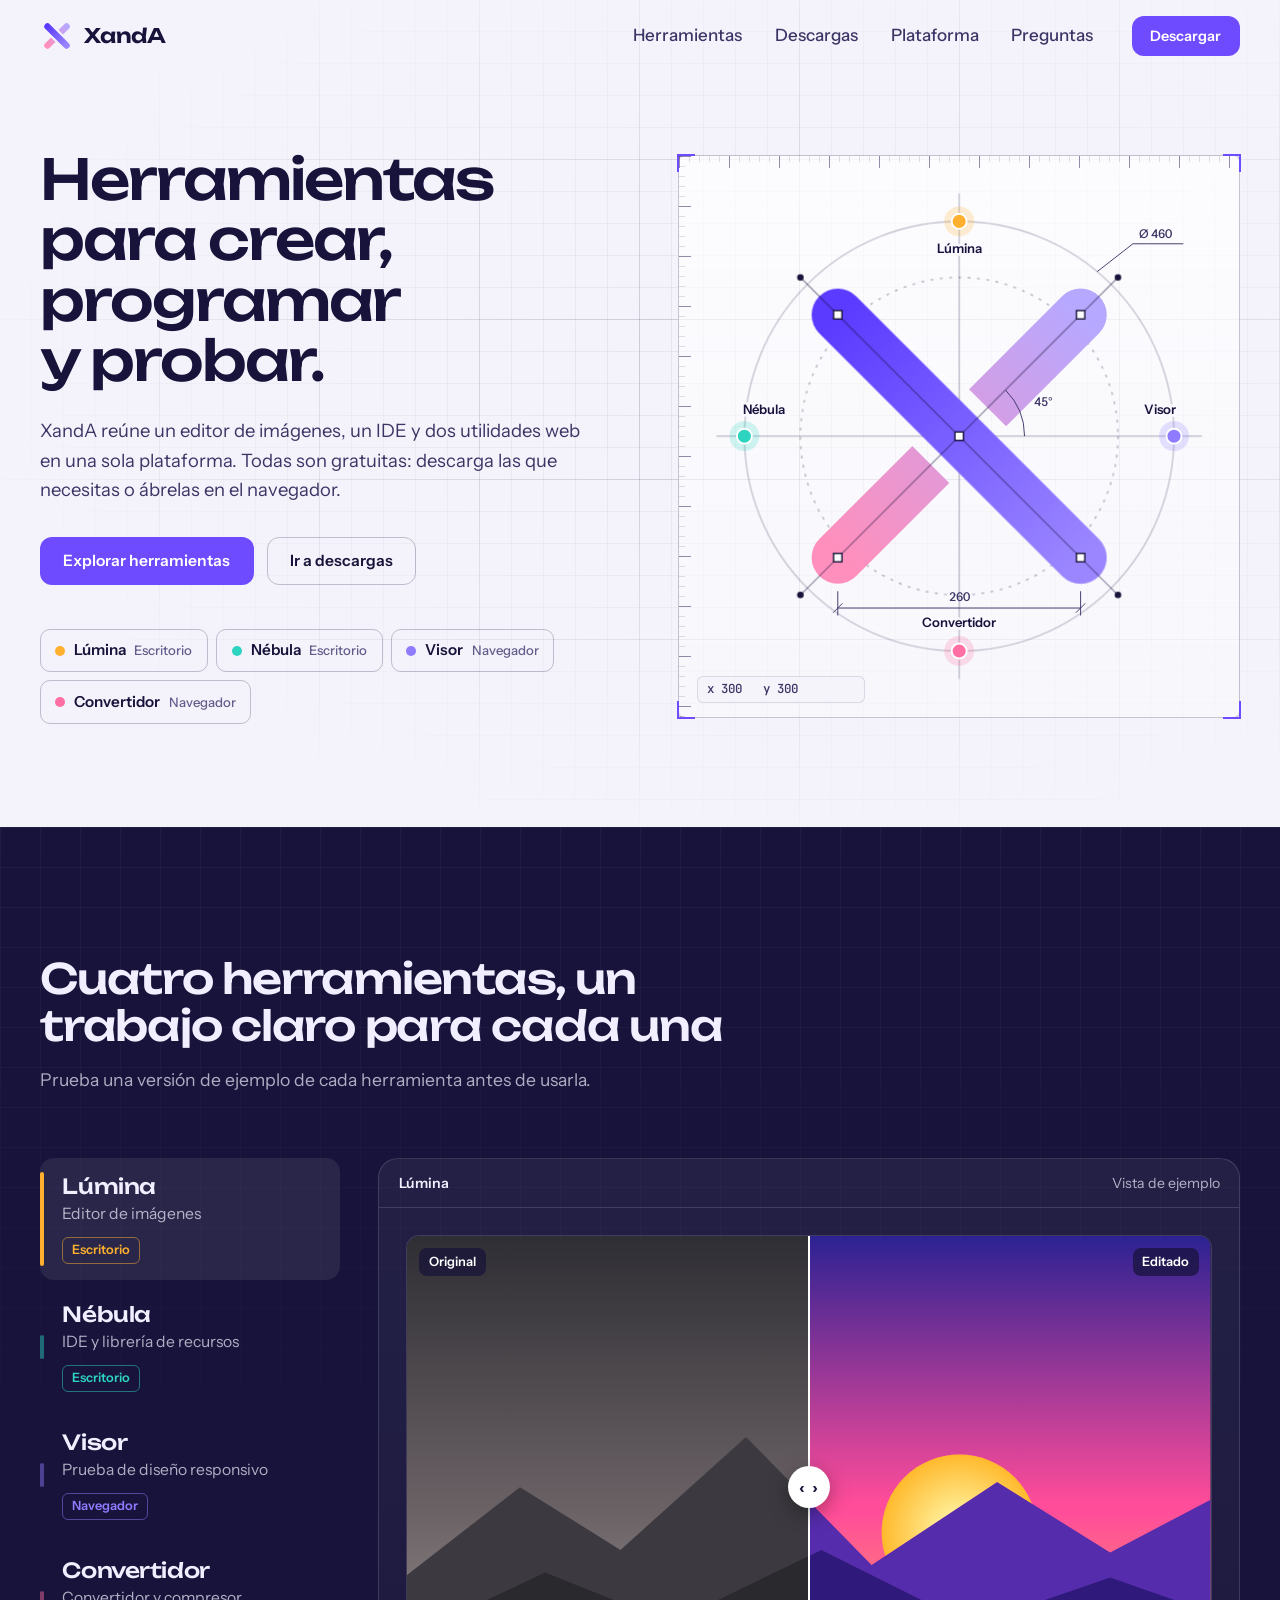
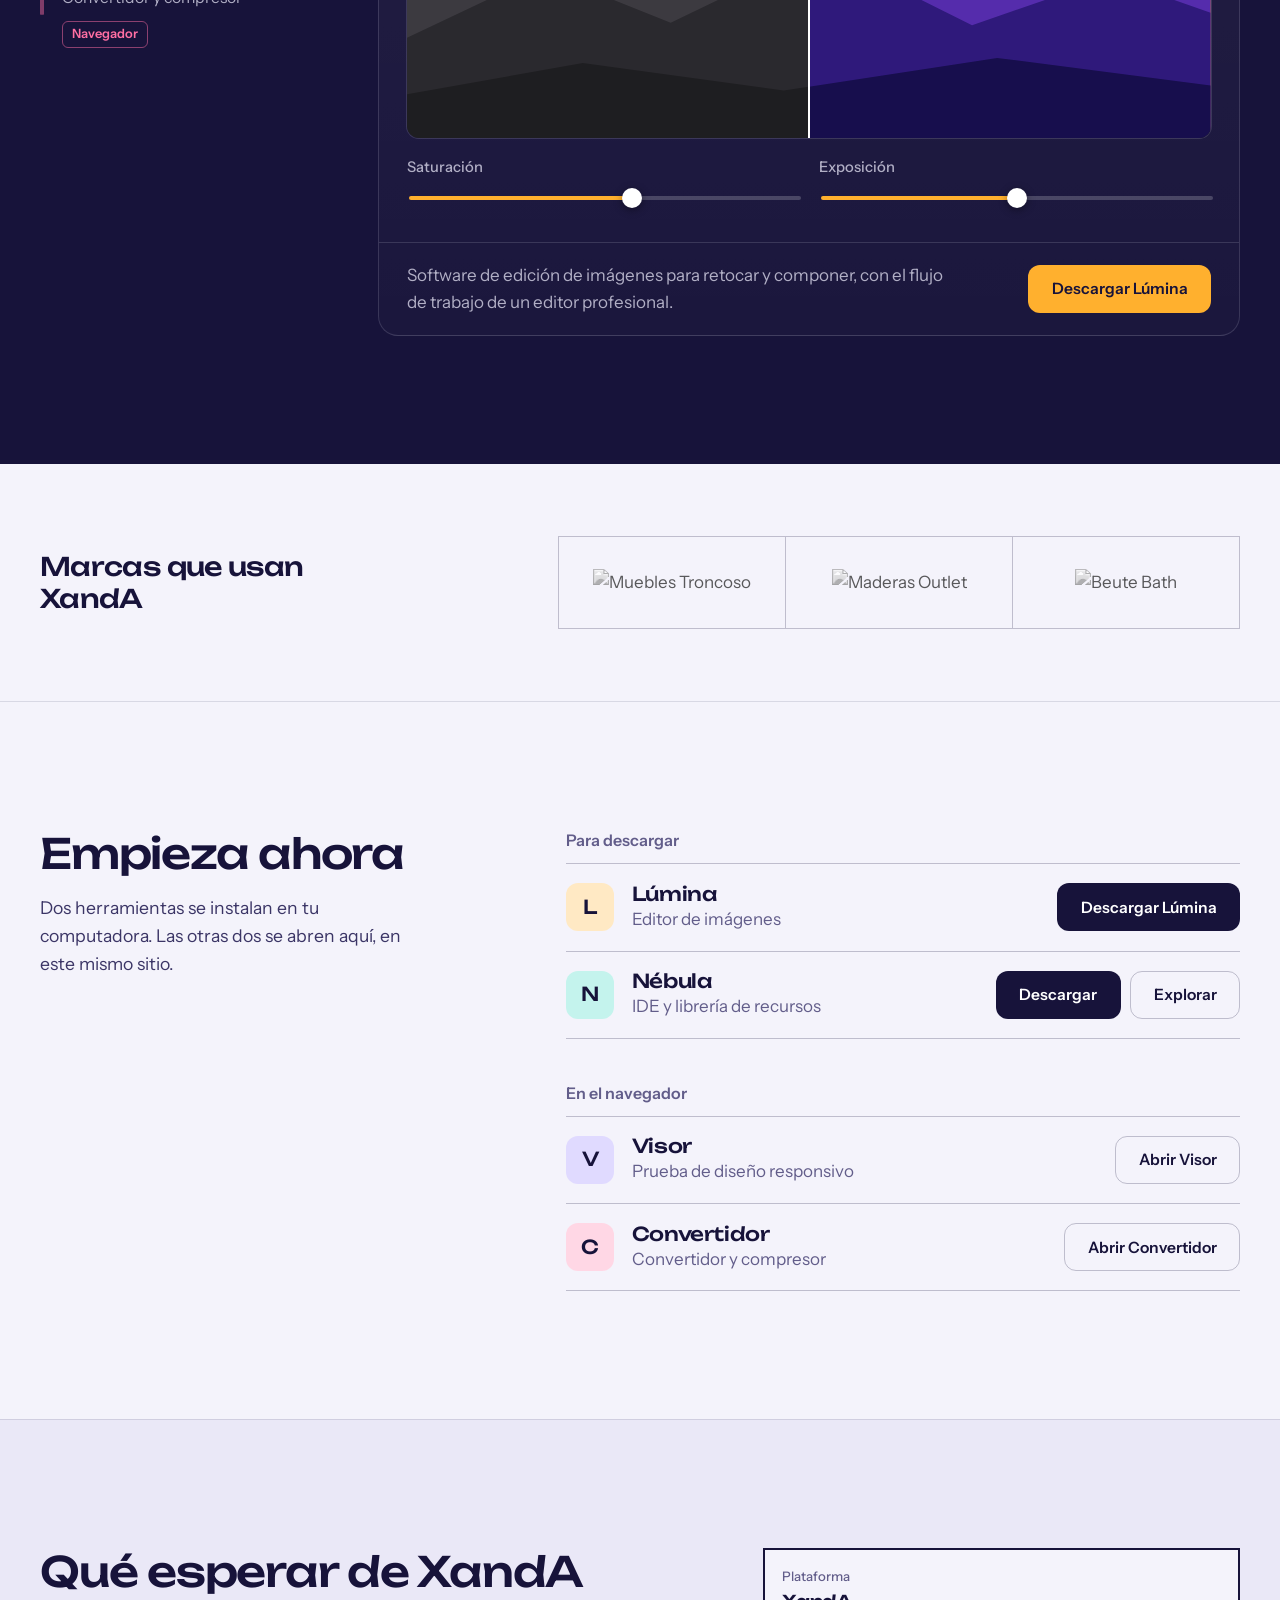
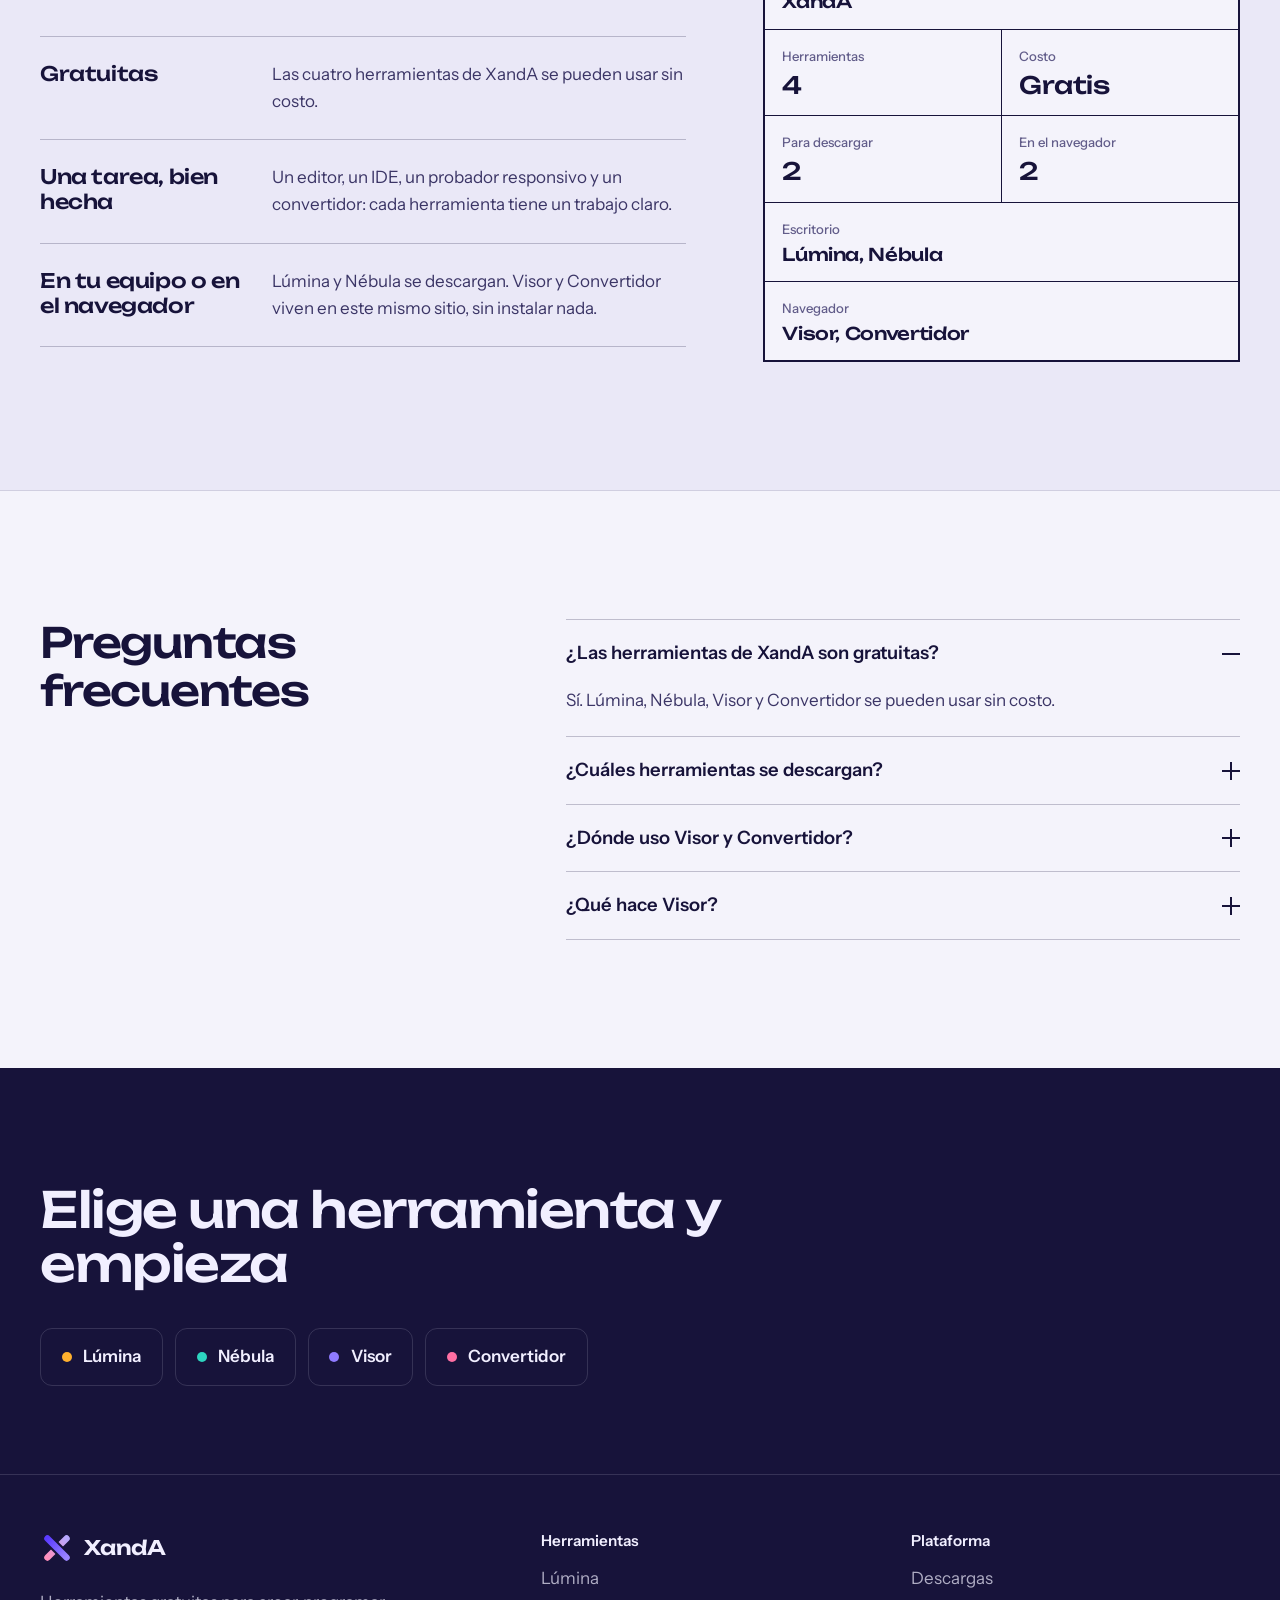
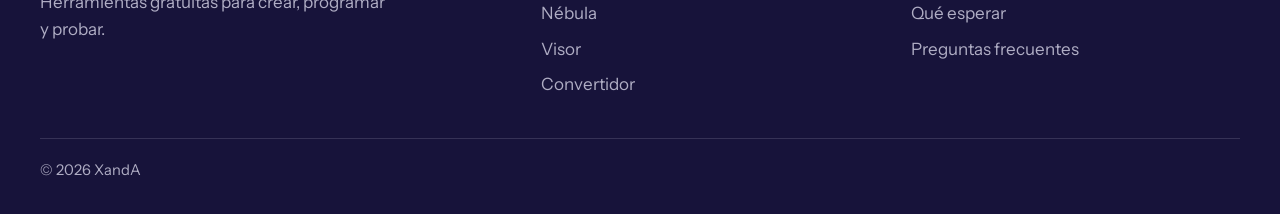
==== commit df4aff60: "Add files via upload" ====
--- a/index.html
+++ b/index.html
@@ -372,8 +372,8 @@
               <div class="row-mark" aria-hidden="true">N</div>
               <div class="row-text"><strong>Nébula</strong><span>IDE y librería de recursos</span></div>
               <div class="row-actions">
-                <a class="btn btn-dark" href="#" data-download="nebula">Descargar Nébula</a>
-                <a class="btn btn-ghost" href="https://nebulaide.github.io/" target="_blank" rel="noopener">Explorar Nébula</a>
+                <a class="btn btn-dark" href="#" data-download="nebula">Descargar</a>
+                <a class="btn btn-ghost" href="https://nebulaide.github.io/" target="_blank" rel="noopener">Explorar</a>
               </div>
             </li>
           </ul>
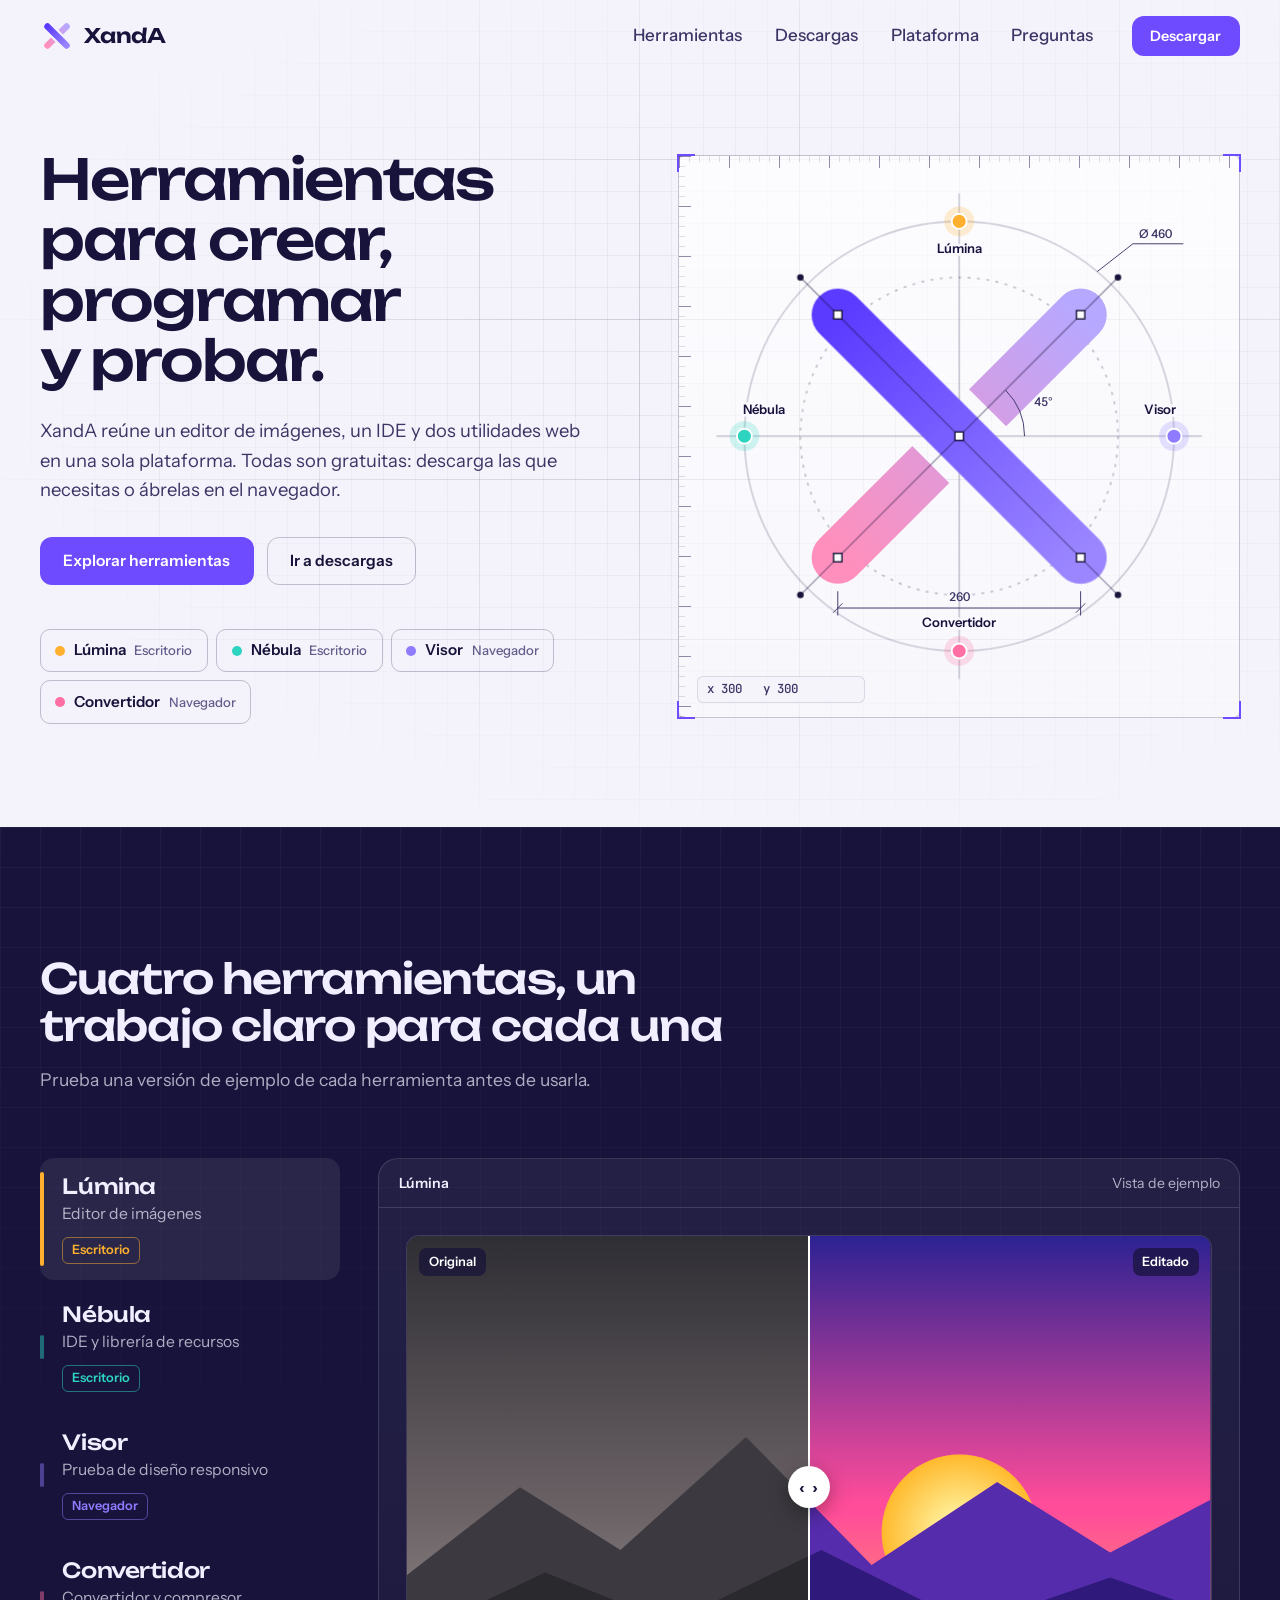
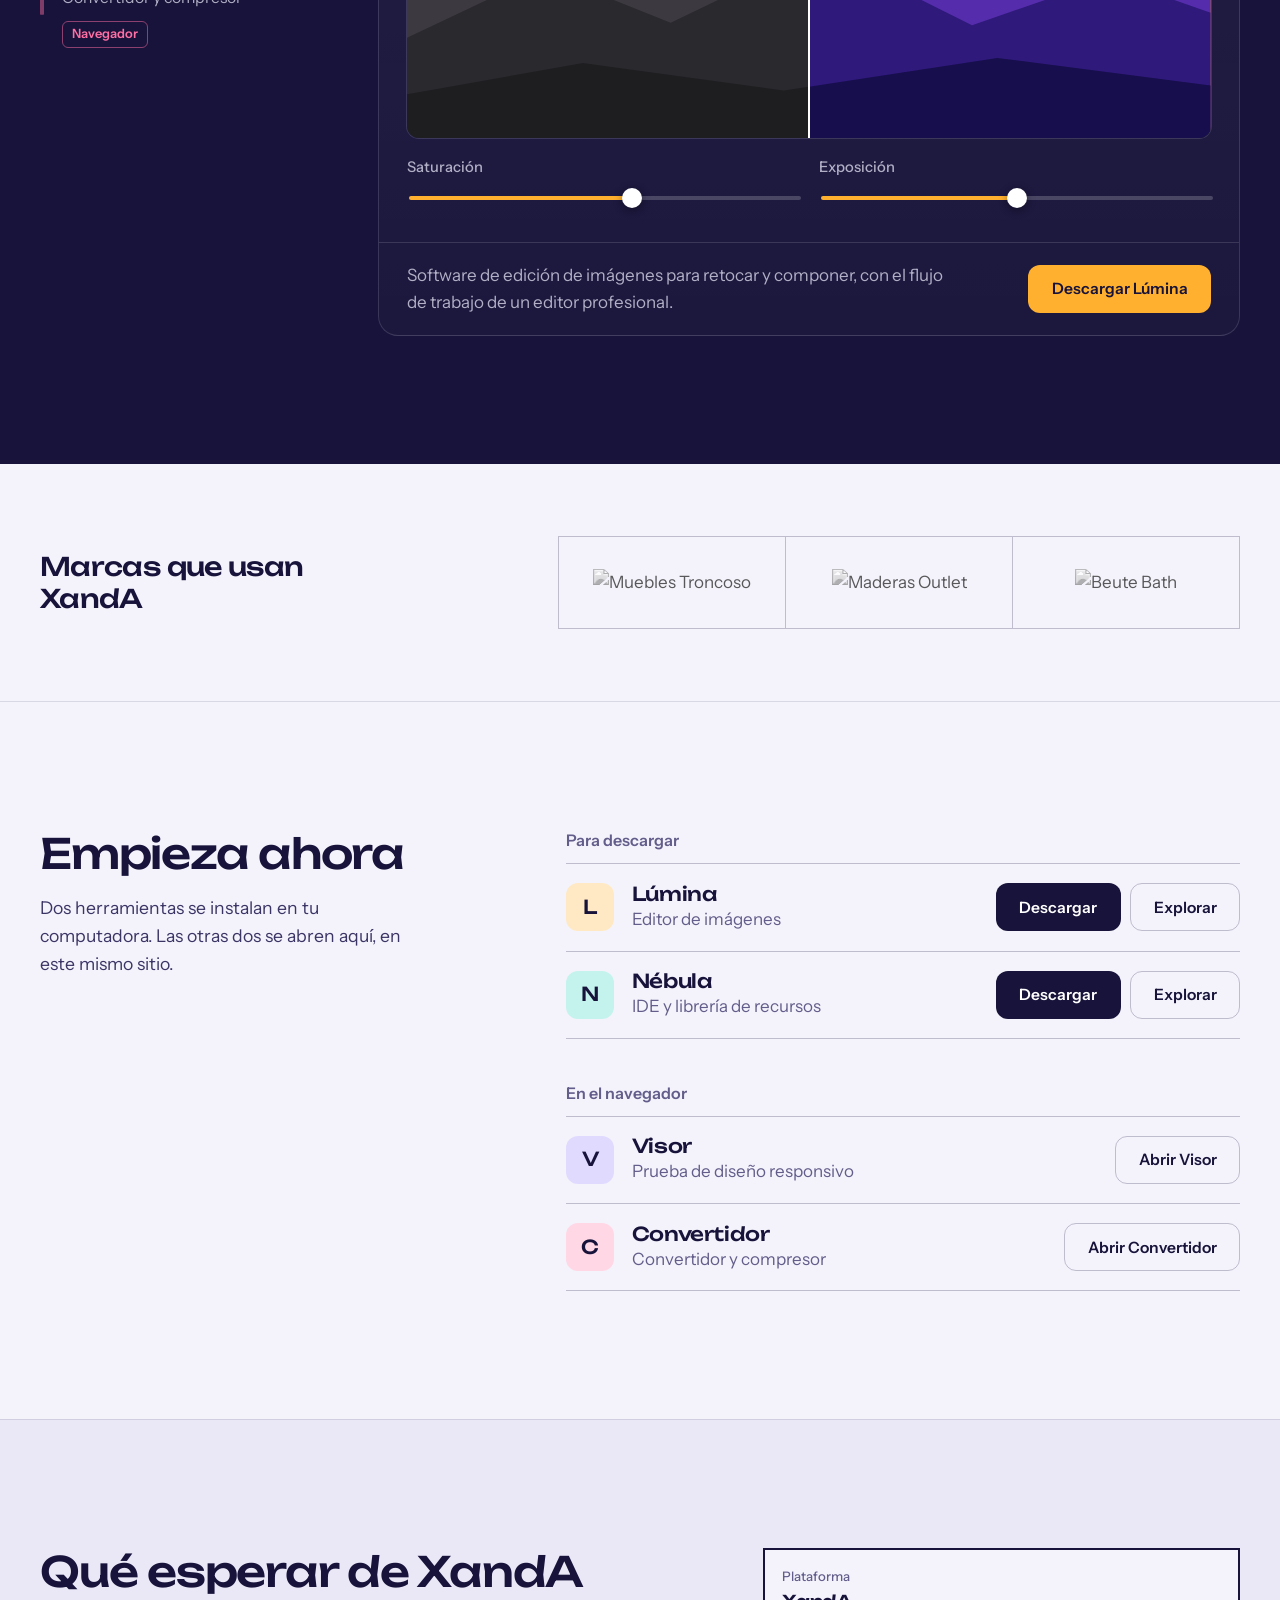
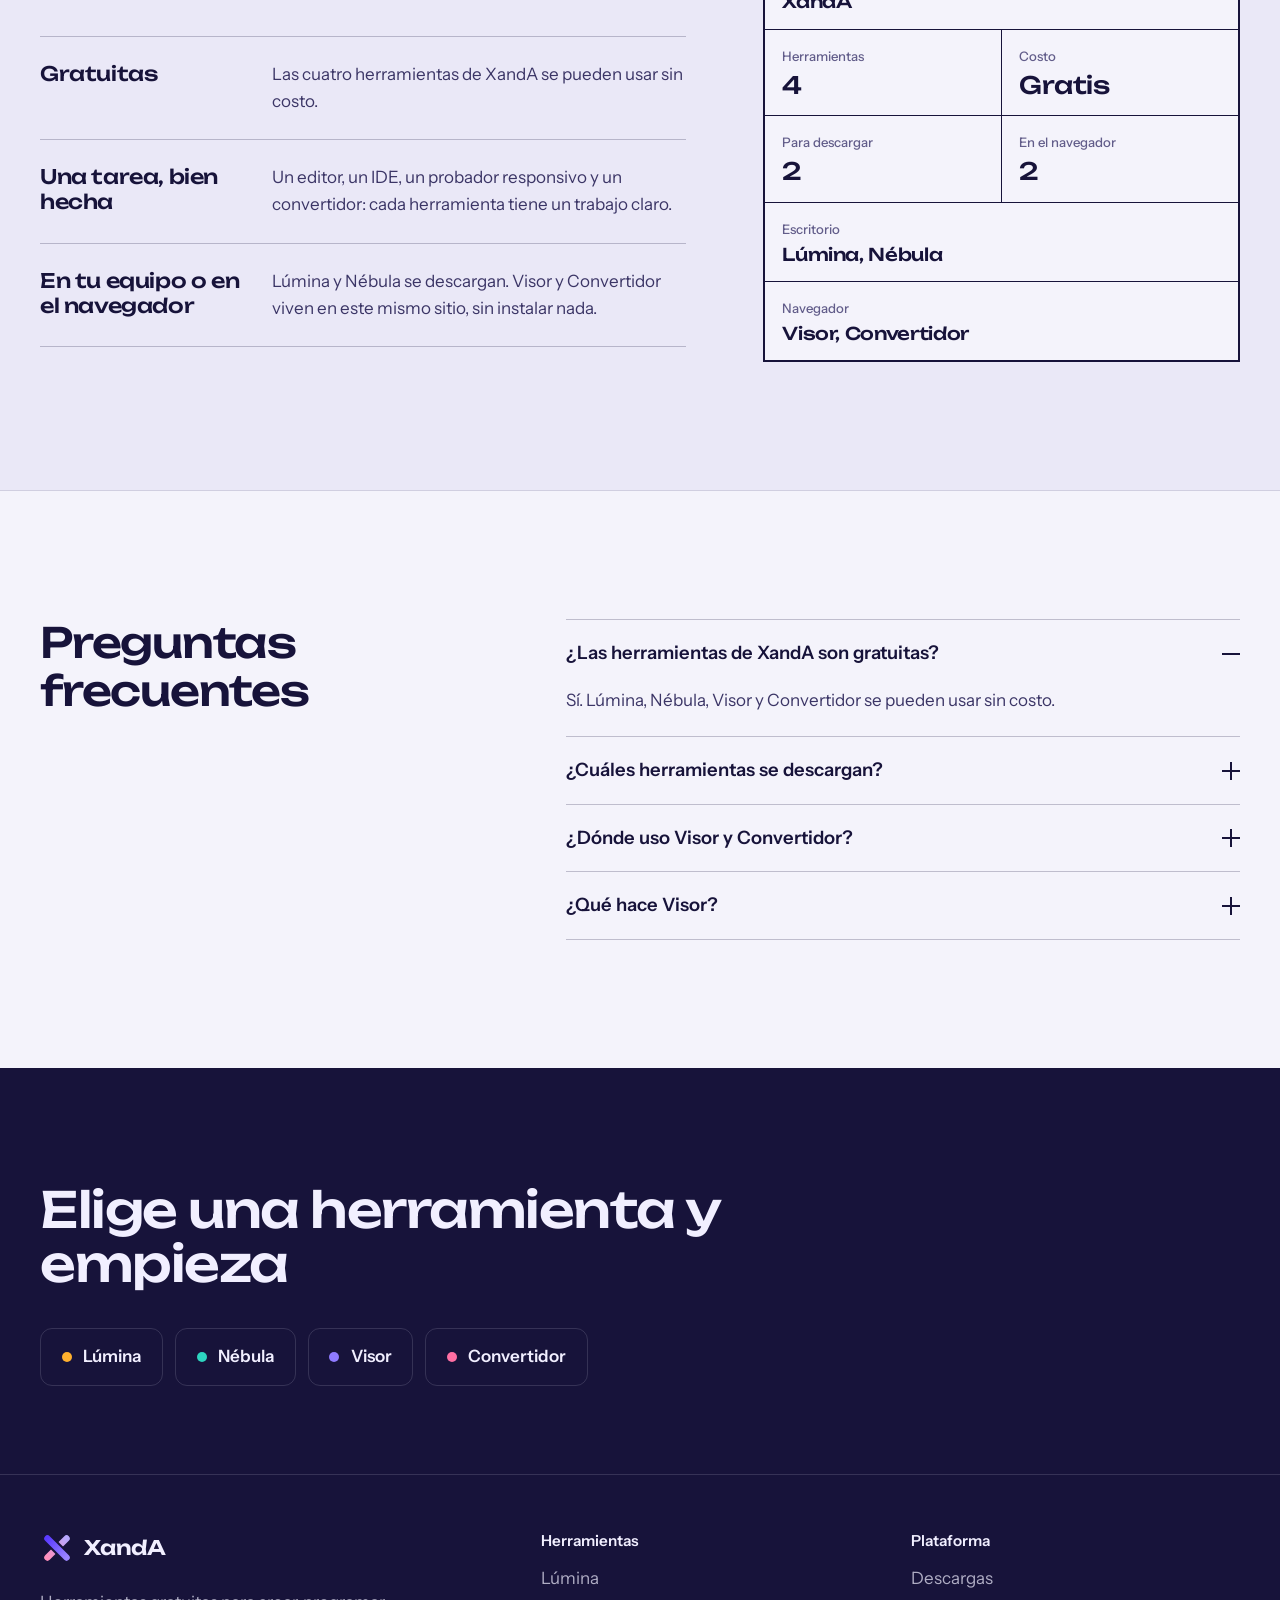
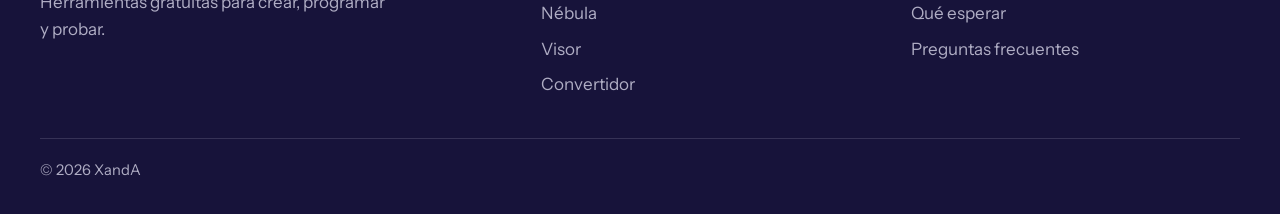
==== commit 46afe222: "Add files via upload" ====
--- a/index.html
+++ b/index.html
@@ -366,7 +366,10 @@
             <li class="row" style="--c:var(--lumina)">
               <div class="row-mark" aria-hidden="true">L</div>
               <div class="row-text"><strong>Lúmina</strong><span>Editor de imágenes</span></div>
-              <a class="btn btn-dark" href="#" data-download="lumina">Descargar Lúmina</a>
+              <div class="row-actions">
+                <a class="btn btn-dark" href="#" data-download="lumina">Descargar</a>
+                <a class="btn btn-ghost" href="#" target="_blank" rel="noopener">Explorar</a>
+              </div>
             </li>
             <li class="row" style="--c:var(--nebula)">
               <div class="row-mark" aria-hidden="true">N</div>
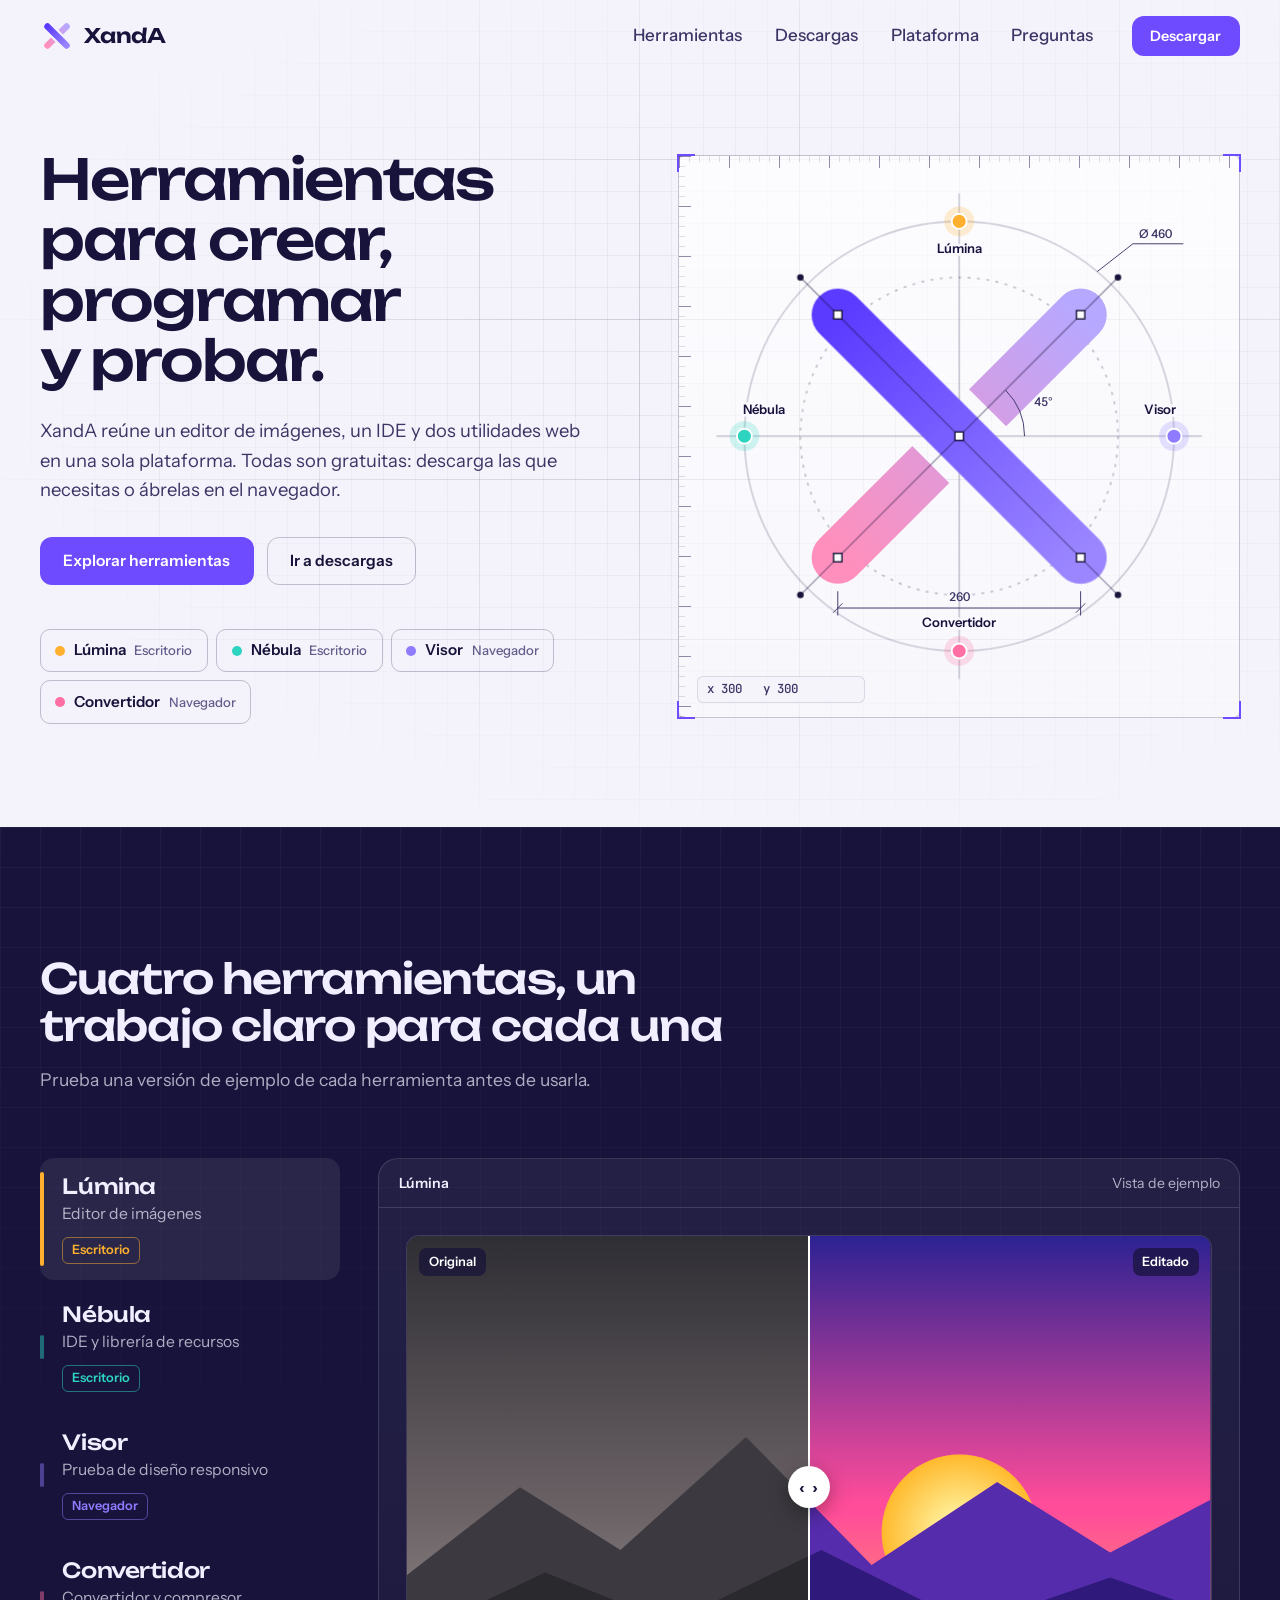
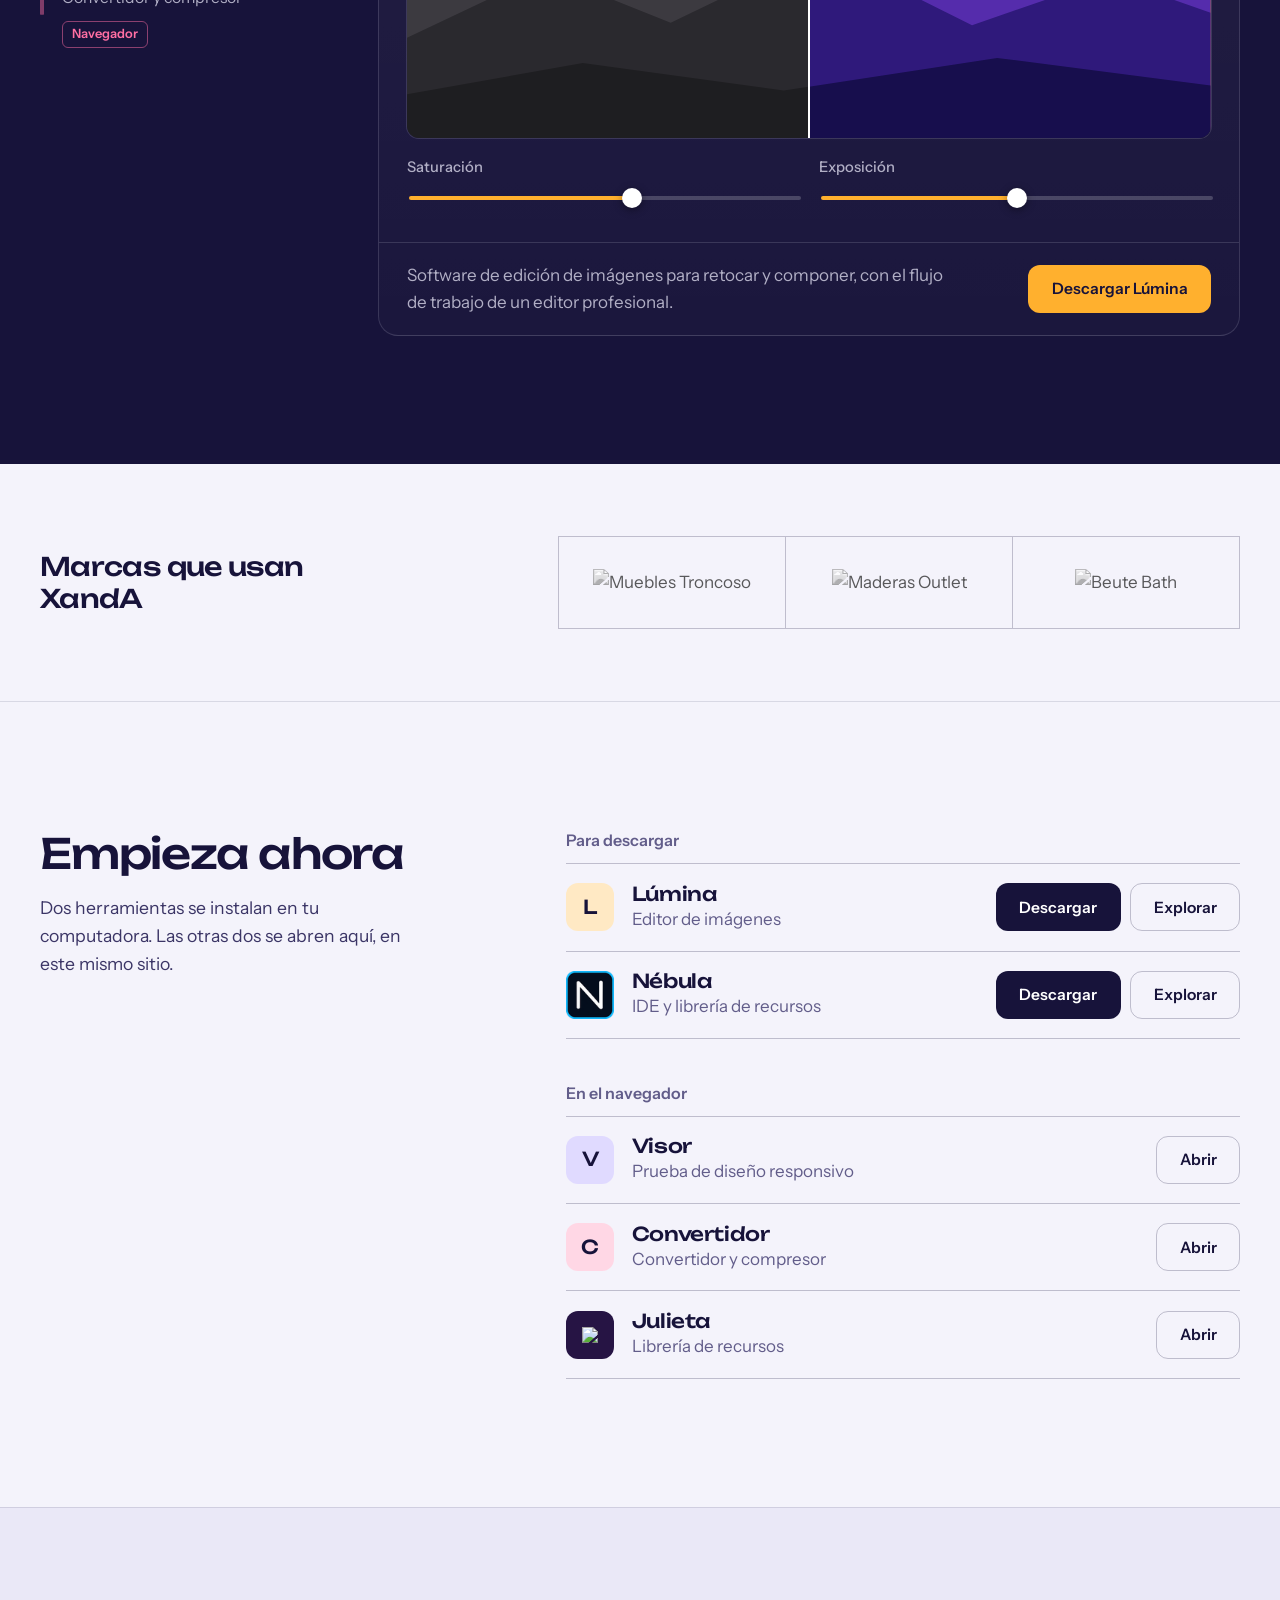
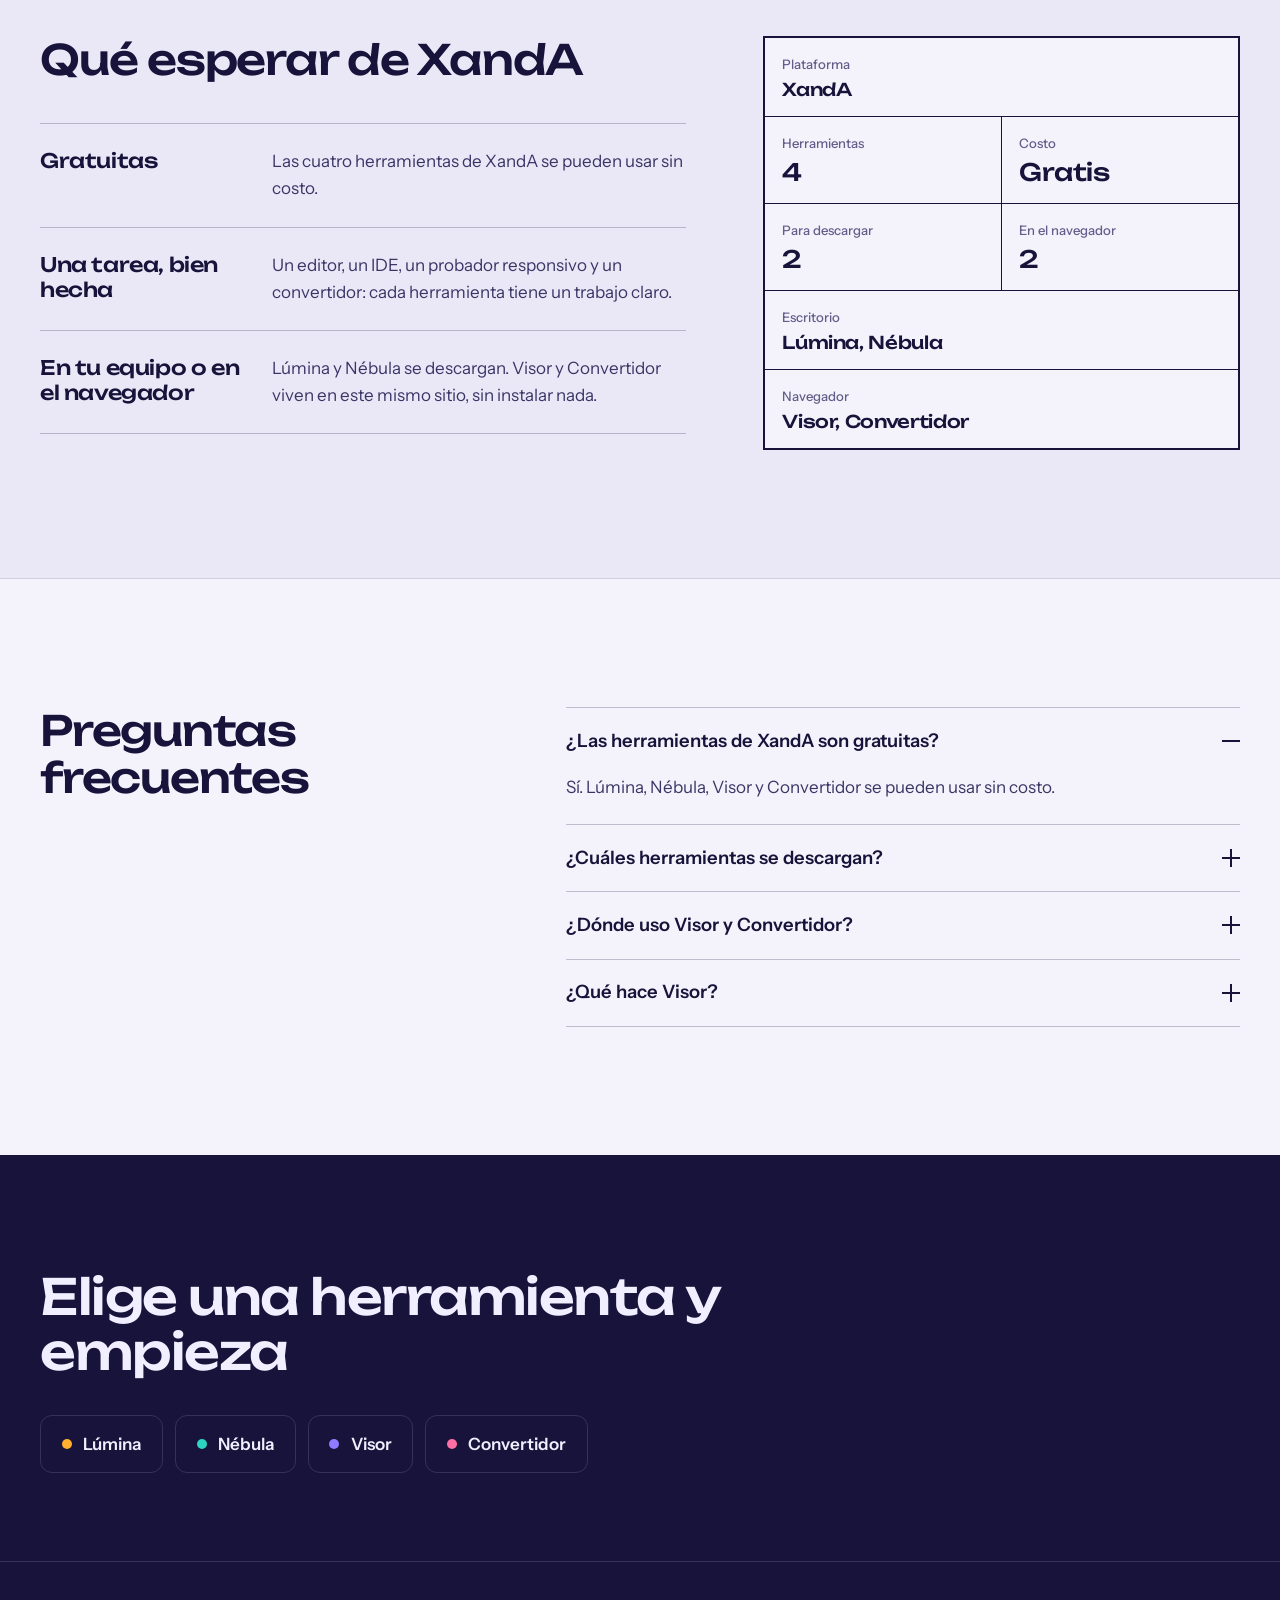
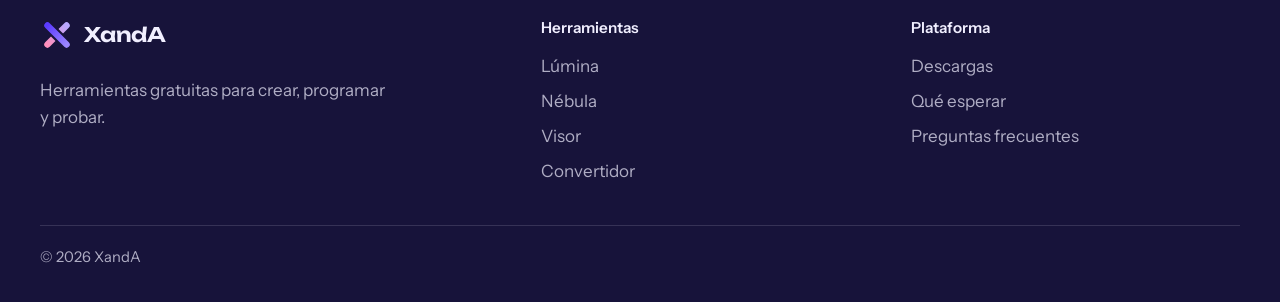
==== commit 30367ece: "Add files via upload" ====
--- a/index.html
+++ b/index.html
@@ -306,7 +306,7 @@
               </div>
               <div class="panel-foot">
                 <p>Carga una página y mira cómo se ve en distintos dispositivos antes de publicarla.</p>
-                <a class="btn btn-tool" href="src/pages/visor.html">Abrir Visor</a>
+                <a class="btn btn-tool" href="src/pages/visor.html">Abrir</a>
               </div>
             </div>
 
@@ -337,7 +337,7 @@
               </div>
               <div class="panel-foot">
                 <p>Cambia el formato de tus archivos y reduce su peso desde el navegador. Los valores de esta vista son simulados.</p>
-                <a class="btn btn-tool" href="src/pages/convertidor.html">Abrir Convertidor</a>
+                <a class="btn btn-tool" href="src/pages/convertidor.html">Abrir</a>
               </div>
             </div>
           </div>
@@ -372,7 +372,7 @@
               </div>
             </li>
             <li class="row" style="--c:var(--nebula)">
-              <div class="row-mark" aria-hidden="true">N</div>
+              <div class="row-mark" aria-hidden="true"><img src="src/assets/images/nebula.webp"></div>
               <div class="row-text"><strong>Nébula</strong><span>IDE y librería de recursos</span></div>
               <div class="row-actions">
                 <a class="btn btn-dark" href="#" data-download="nebula">Descargar</a>
@@ -385,12 +385,17 @@
             <li class="row" style="--c:var(--visor)">
               <div class="row-mark" aria-hidden="true">V</div>
               <div class="row-text"><strong>Visor</strong><span>Prueba de diseño responsivo</span></div>
-              <a class="btn btn-ghost" href="src/pages/visor.html">Abrir Visor</a>
+              <a class="btn btn-ghost" href="src/pages/visor.html">Abrir</a>
             </li>
             <li class="row" style="--c:var(--conv)">
               <div class="row-mark" aria-hidden="true">C</div>
               <div class="row-text"><strong>Convertidor</strong><span>Convertidor y compresor</span></div>
-              <a class="btn btn-ghost" href="src/pages/convertidor.html">Abrir Convertidor</a>
+              <a class="btn btn-ghost" href="src/pages/convertidor.html">Abrir</a>
+            </li>
+            <li class="row" style="--c:var(--conv)">
+              <div class="row-mark" aria-hidden="true" style="background-color: #261444;"><img src="https://julietalibreria.github.io/src/assets/images/mark.svg"></div>
+              <div class="row-text"><strong>Julieta</strong><span>Librería de recursos</span></div>
+              <a class="btn btn-ghost" href="src/pages/convertidor.html">Abrir</a>
             </li>
           </ul>
         </div>
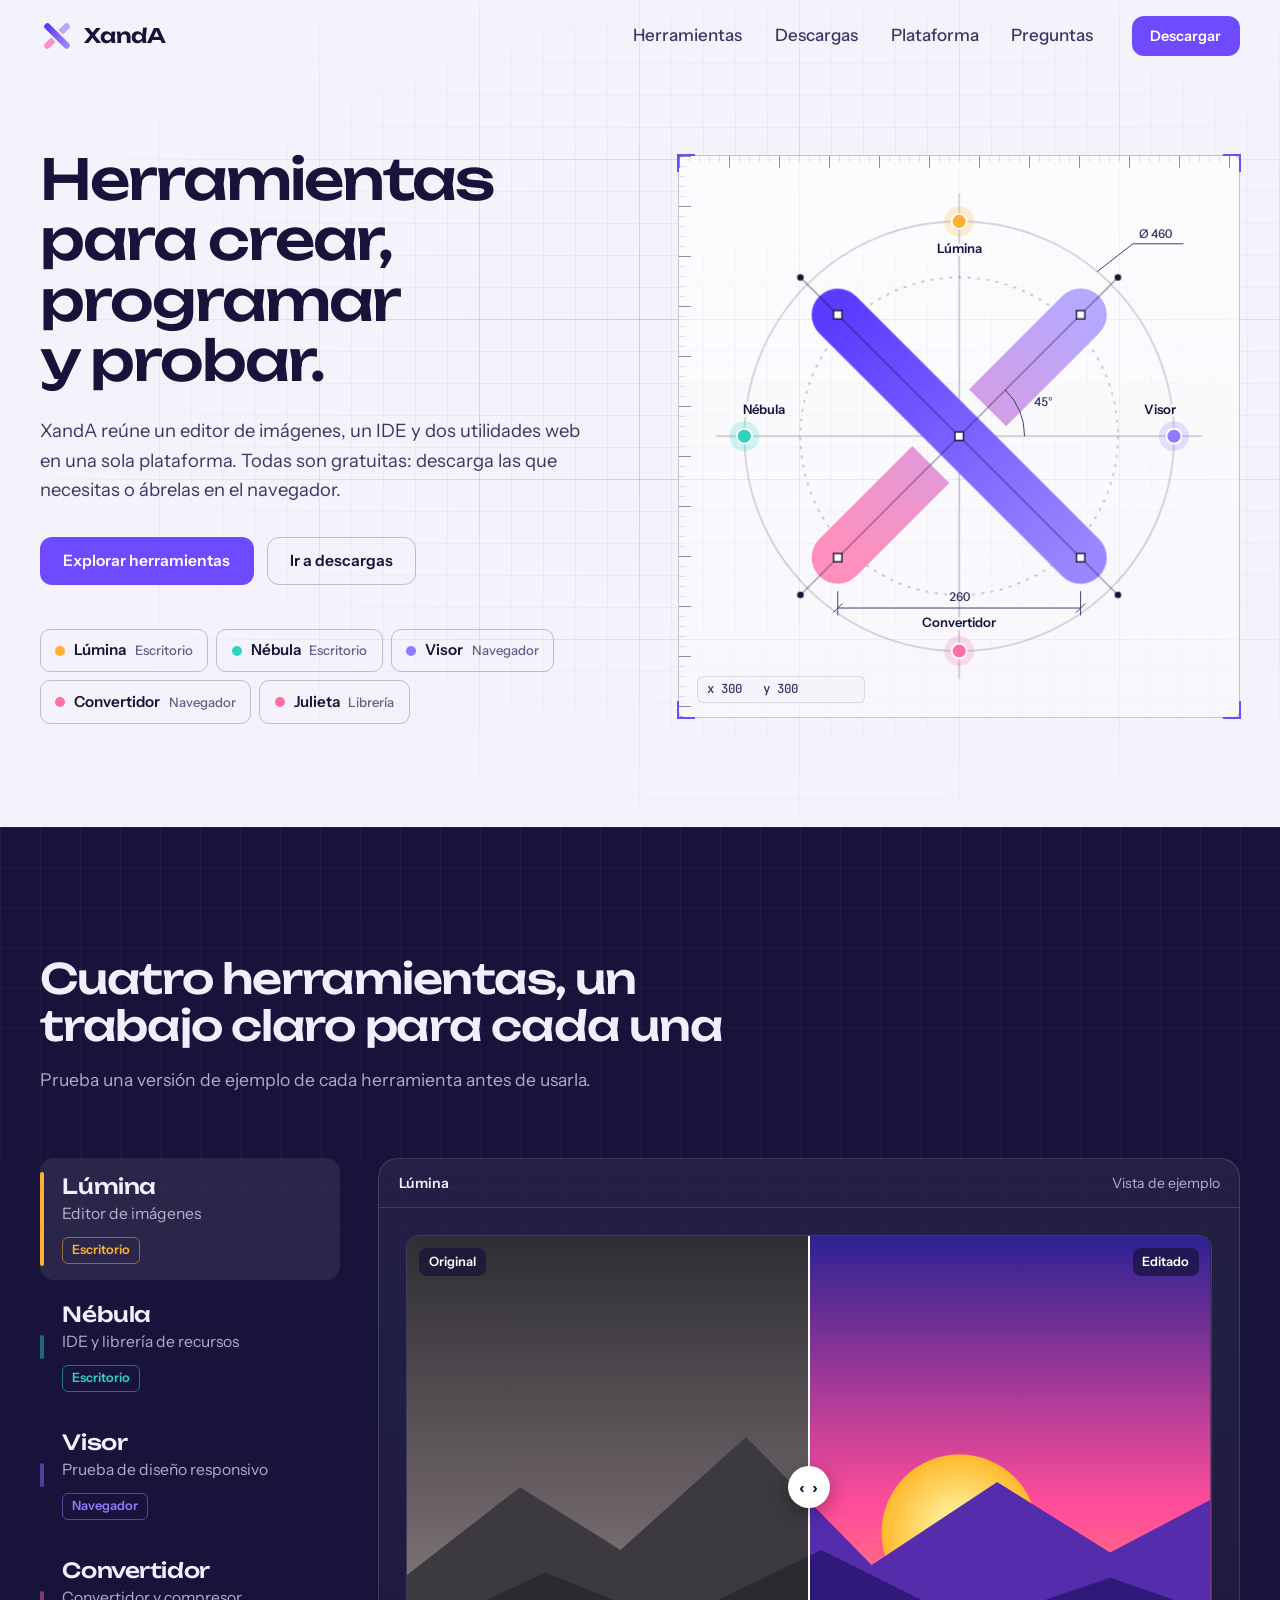
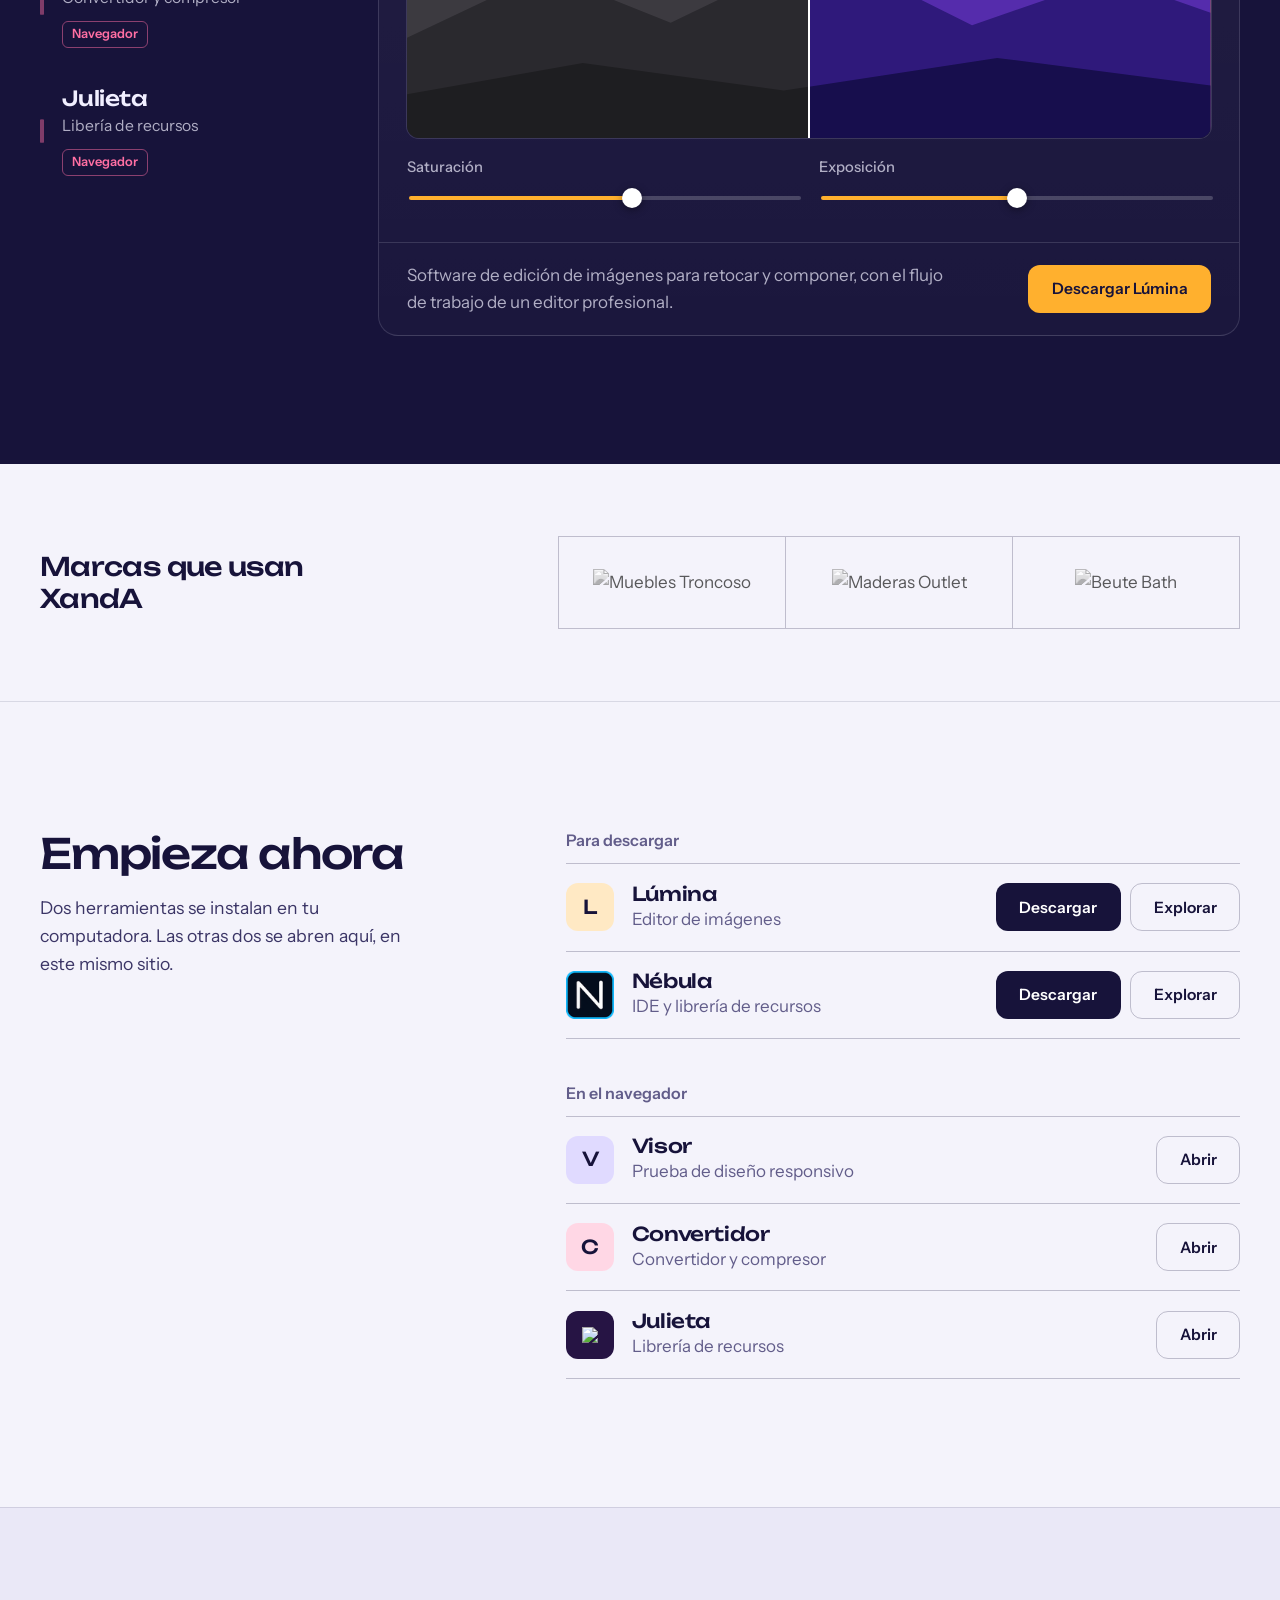
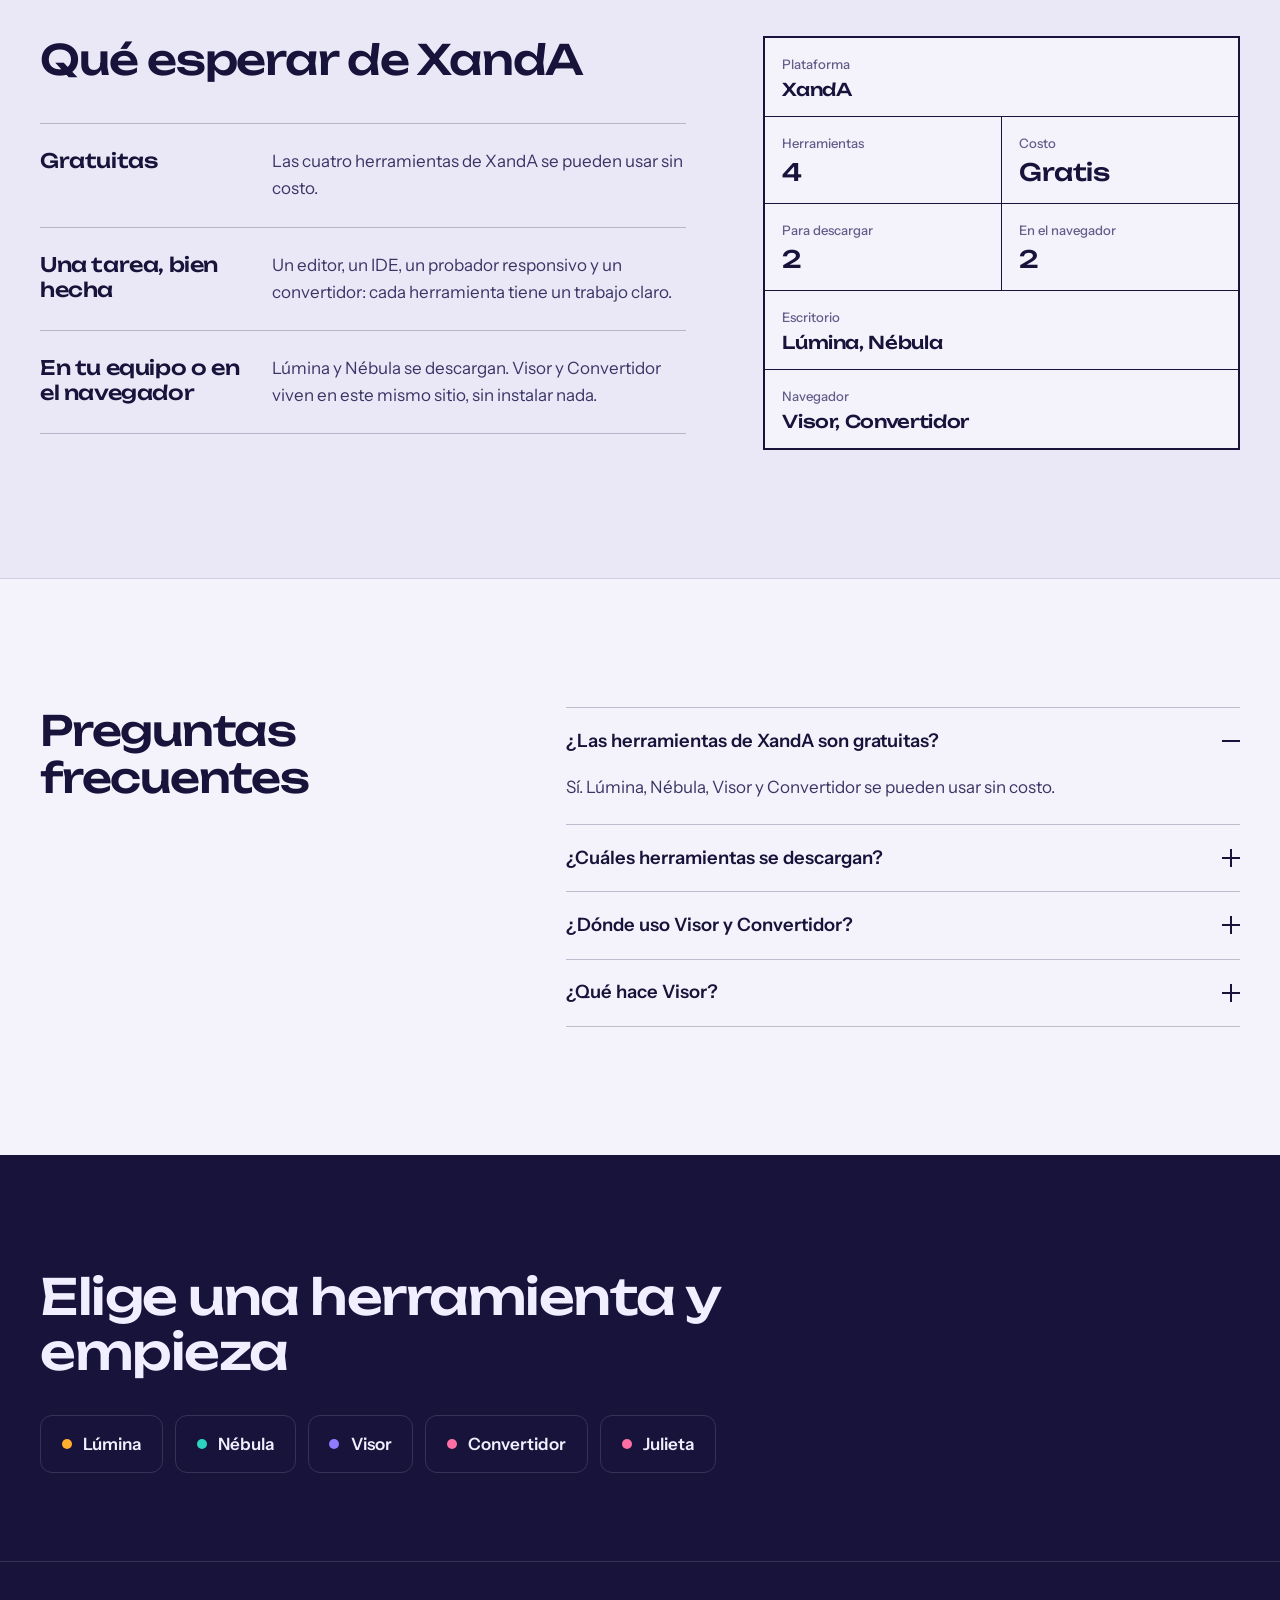
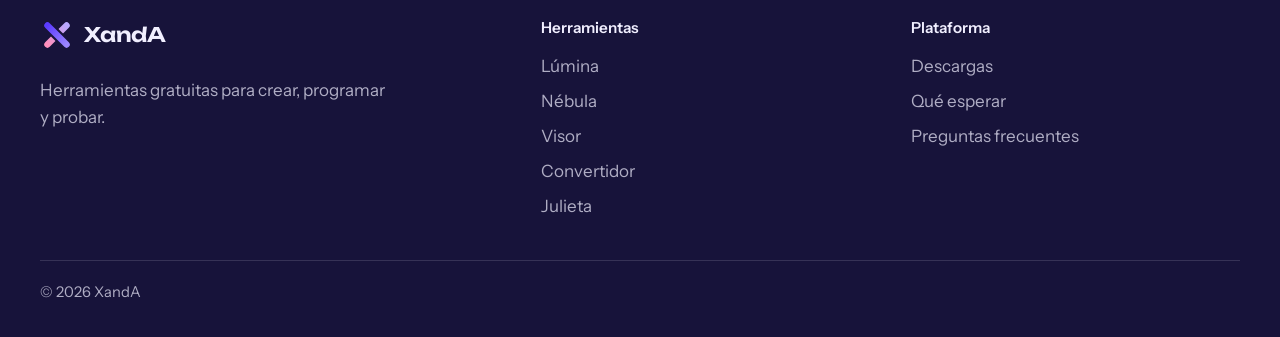
==== commit 73cc36cc: "Add files via upload" ====
--- a/index.html
+++ b/index.html
@@ -82,6 +82,7 @@
             <li><a href="#taller" data-pick="nebula" style="--c:var(--nebula)"><i></i>Nébula <small>Escritorio</small></a></li>
             <li><a href="#taller" data-pick="visor" style="--c:var(--visor)"><i></i>Visor <small>Navegador</small></a></li>
             <li><a href="#taller" data-pick="conv" style="--c:var(--conv)"><i></i>Convertidor <small>Navegador</small></a></li>
+            <li><a href="#taller" data-pick="conv" style="--c:var(--conv)"><i></i>Julieta <small>Librería</small></a></li>
           </ul>
         </div>
 
@@ -217,6 +218,11 @@
               <span class="rail-sub">Convertidor y compresor</span>
               <span class="rail-tag">Navegador</span>
             </button>
+            <button type="button" role="tab" id="tab-conv" aria-controls="panel-conv" aria-selected="false" tabindex="-1" data-tool="conv" style="--c:var(--conv)">
+              <span class="rail-name">Julieta</span>
+              <span class="rail-sub">Libería de recursos</span>
+              <span class="rail-tag">Navegador</span>
+            </button>
           </div>
 
           <div class="stage">
@@ -395,7 +401,7 @@
             <li class="row" style="--c:var(--conv)">
               <div class="row-mark" aria-hidden="true" style="background-color: #261444;"><img src="https://julietalibreria.github.io/src/assets/images/mark.svg"></div>
               <div class="row-text"><strong>Julieta</strong><span>Librería de recursos</span></div>
-              <a class="btn btn-ghost" href="src/pages/convertidor.html">Abrir</a>
+              <a class="btn btn-ghost" href="https://julietalibreria.github.io/">Abrir</a>
             </li>
           </ul>
         </div>
@@ -470,6 +476,7 @@
           <a href="#taller" data-pick="nebula" style="--c:var(--nebula)"><i></i>Nébula</a>
           <a href="#taller" data-pick="visor" style="--c:var(--visor)"><i></i>Visor</a>
           <a href="#taller" data-pick="conv" style="--c:var(--conv)"><i></i>Convertidor</a>
+          <a href="#taller" data-pick="conv" style="--c:var(--conv)"><i></i>Julieta</a>
         </div>
       </div>
     </section>
@@ -488,9 +495,10 @@
         <h3>Herramientas</h3>
         <ul>
           <li><a href="#taller" data-pick="lumina">Lúmina</a></li>
-          <li><a href="#taller" data-pick="nebula">Nébula</a></li>
+          <li><a href="https://nebulaide.github.io/" data-pick="nebula">Nébula</a></li>
           <li><a href="src/pages/visor.html">Visor</a></li>
           <li><a href="src/pages/convertidor.html">Convertidor</a></li>
+          <li><a href="https://julietalibreria.github.io/">Julieta</a></li>
         </ul>
       </nav>
       <nav aria-label="Plataforma">
